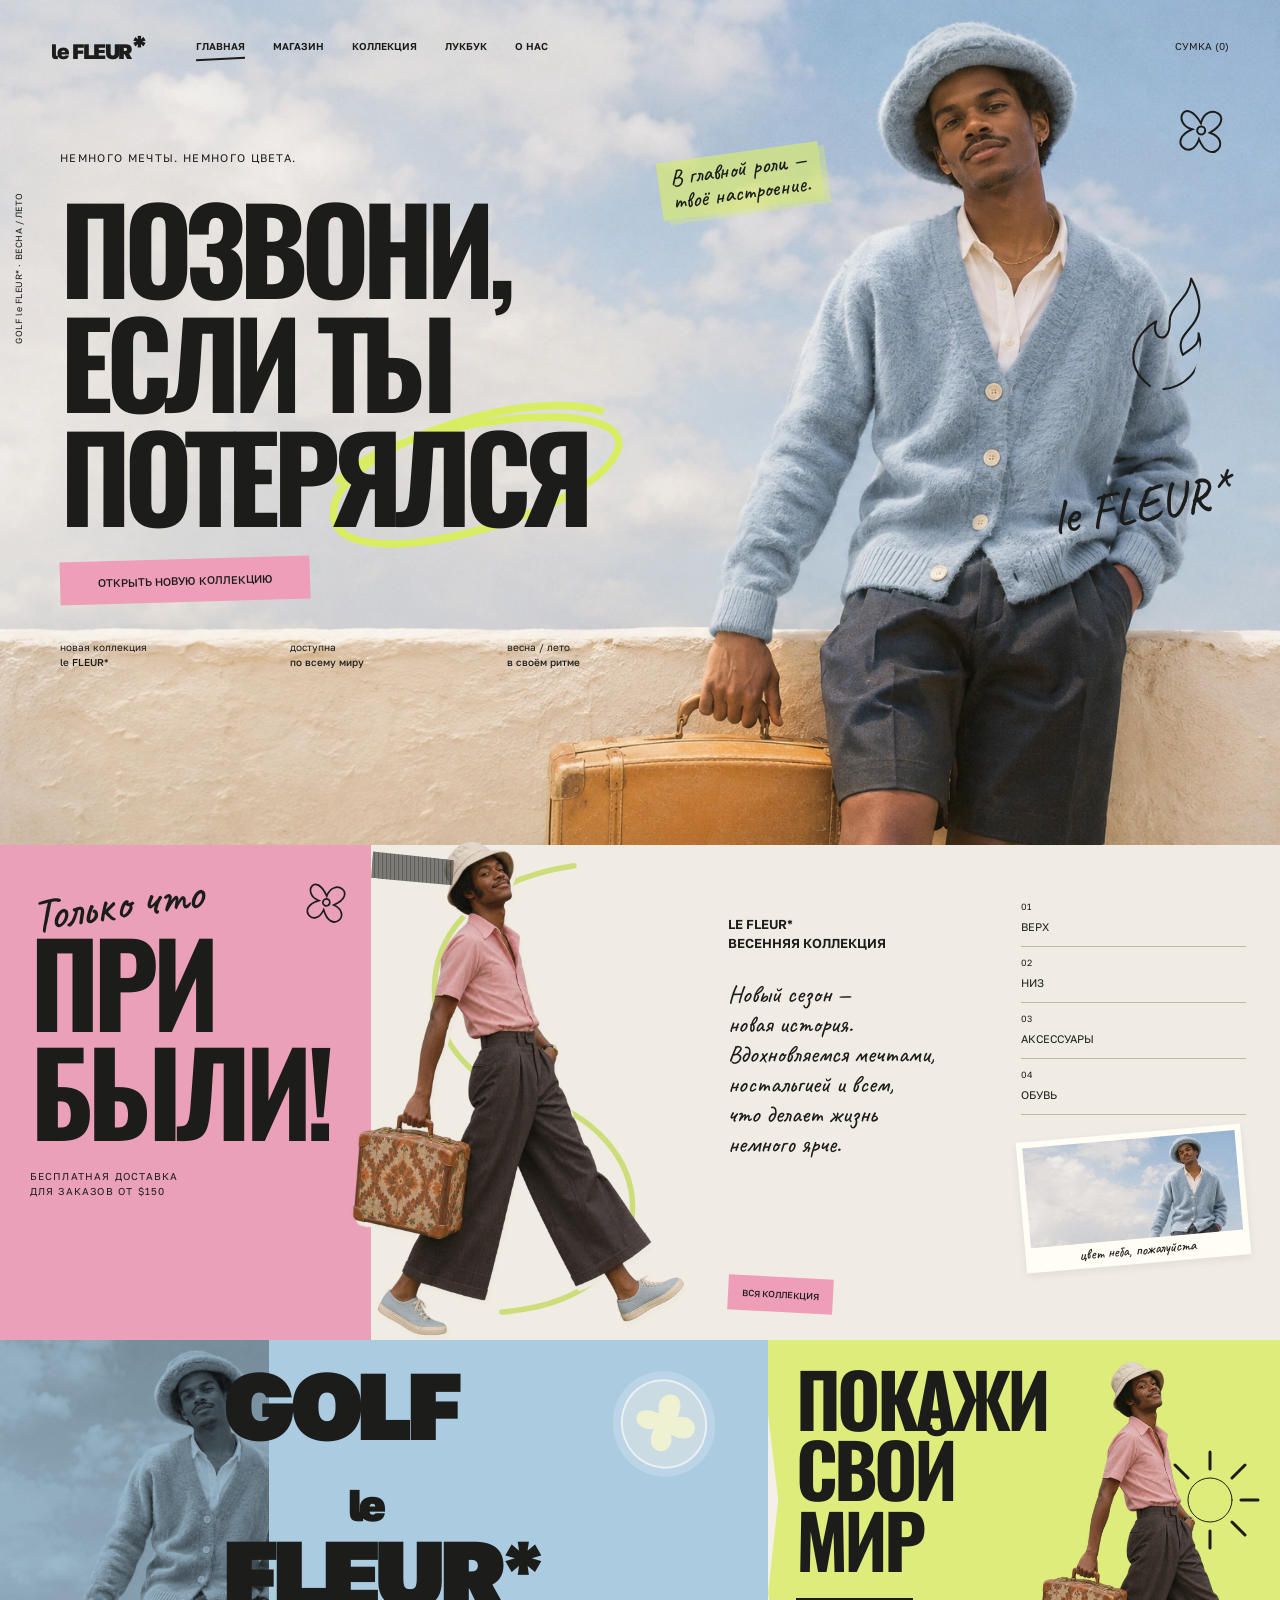
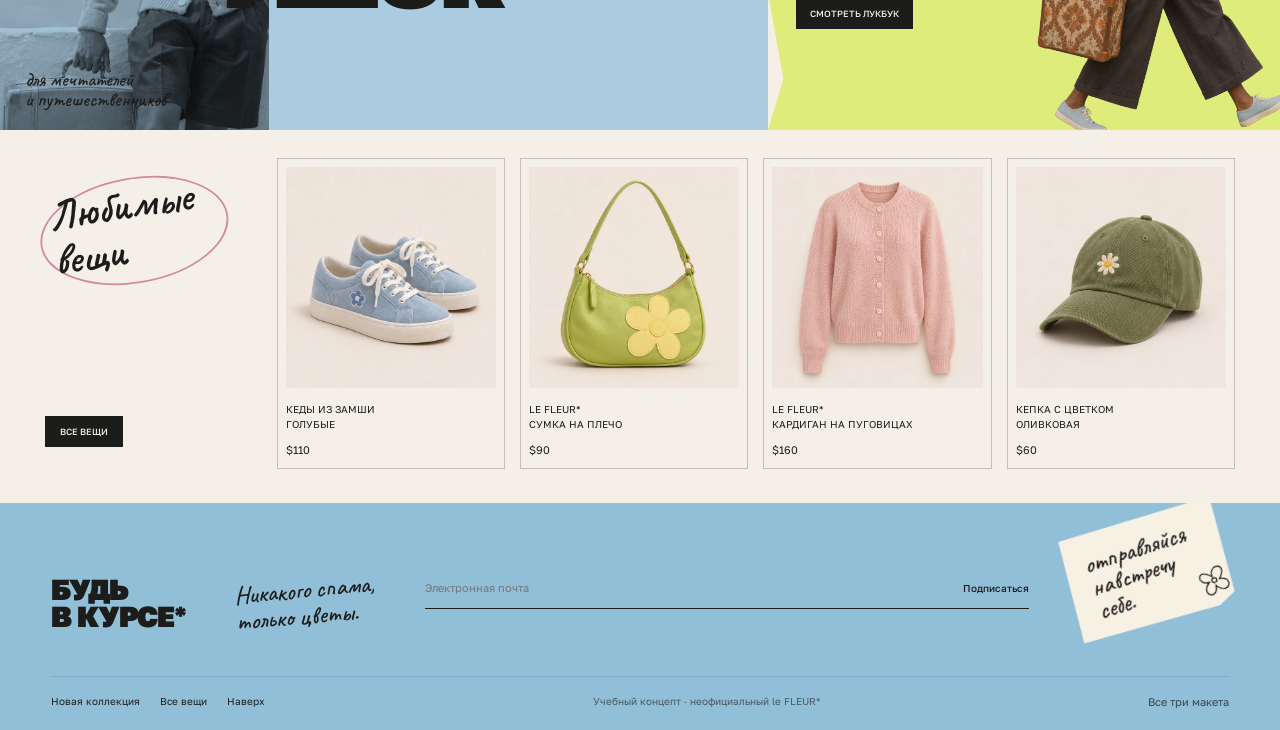
==== three-landings/fleur.html @ f63cb1f2 "Initial commit: three landings Co-Authored-By: Claude Sonnet 5.5 <noreply@anthropic.com>" ====
<!doctype html>
<html lang="ru"><head><meta charset="utf-8"><meta name="viewport" content="width=device-width, initial-scale=1"><title>le FLEUR* — Позвони, если потеряешься</title><meta name="description" content="Новая история le FLEUR*: цвет, путешествия и вещи с характером. Концепт модного лендинга."><link rel="icon" href="assets/fleur-icon.svg"><link rel="stylesheet" href="assets/base.css"><link rel="stylesheet" href="assets/fleur.css"><script src="assets/common.js" defer></script></head>
<body class="fleur"><a class="skip" href="#main">К содержимому</a><div class="f-page">
<div class="f-cover" id="top">
<img class="f-cover-image" src="assets/fashion-hero.webp" alt="Модель в голубом кардигане и меховой панаме с винтажным чемоданом на фоне неба" fetchpriority="high">
<header class="f-header"><a class="f-logo" href="#top" aria-label="le Fleur — наверх">le FLEUR<span>*</span></a><nav class="desktop-nav" aria-label="Основная навигация"><a href="#top" class="current">Главная</a><a href="#shop">Магазин</a><a href="#collection">Коллекция</a><a href="#lookbook">Лукбук</a><a href="#about">О нас</a></nav><button class="f-cart" data-toast="Добавьте понравившуюся вещь из подборки ниже. Это демонстрационная корзина.">Сумка (<span data-cart-count>0</span>)</button><button class="menu-button" aria-controls="mobile-nav" aria-expanded="false">Меню +</button><nav class="mobile-nav" id="mobile-nav" aria-label="Мобильная навигация"><a href="#collection">Коллекция</a><a href="#lookbook">Лукбук</a><a href="#shop">Магазин</a><a href="index.html">Все три макета</a></nav></header>
<main id="main"><section class="f-hero" aria-labelledby="hero-title">
<span class="f-side-note">GOLF le FLEUR* · ВЕСНА / ЛЕТО</span>
<div class="f-hero-copy"><p class="eyebrow f-hero-kicker">Немного мечты. Немного цвета.</p><h1 class="condensed" id="hero-title">ПОЗВОНИ,<br>ЕСЛИ ТЫ<br><span class="f-last">ПОТЕРЯЛСЯ<svg class="doodle f-oval" viewBox="0 0 420 170" aria-hidden="true"><path d="M392 40C286-20 30 9 14 88C-5 179 345 174 401 97C450 28 125-18 31 46" stroke-width="10"/></svg></span></h1><a class="line-arrow pink" href="#shop">Открыть новую коллекцию </a><div class="f-hero-meta"><p>новая коллекция<br><b>le FLEUR*</b></p><p>доступна<br><b>по всему миру</b></p><p>весна / лето<br><b>в своём ритме</b></p></div></div>
<div class="f-note hand">В главной роли —<br>твоё настроение.</div><div class="f-hero-flower"><svg class="flower" viewBox="0 0 60 60" aria-hidden="true"><path d="M30 24C8 1 1 31 23 32C0 49 30 65 32 40C50 65 66 33 41 31C64 9 30 0 30 24Z"/><circle cx="32" cy="31" r="4"/></svg></div><svg class="doodle f-flame" viewBox="0 0 100 180" aria-hidden="true"><path d="M42 171C-8 148 7 100 30 79C28 108 58 107 49 75C43 54 70 35 65 8C119 72 51 81 78 117C91 102 98 96 93 82C120 133 84 165 62 171" stroke-width="3"/></svg><div class="f-sign hand">le FLEUR*</div>
</section></main></div>
<section id="collection" class="f-collection">
<div class="f-arrival reveal"><span class="hand">Только что</span><h2 class="condensed">ПРИ<br>БЫЛИ!</h2><svg class="flower" viewBox="0 0 60 60" aria-hidden="true"><path d="M30 24C8 1 1 31 23 32C0 49 30 65 32 40C50 65 66 33 41 31C64 9 30 0 30 24Z"/><circle cx="32" cy="31" r="4"/></svg><p class="eyebrow">Бесплатная доставка<br>для заказов от $150</p></div>
<div class="f-walk"><svg class="doodle walk-line" viewBox="0 0 350 520" aria-hidden="true"><path d="M222 12C17 42 40 234 165 262C327 298 333 486 143 500" stroke-width="6"/></svg><img class="reveal" src="assets/fashion-walk.webp" alt="Модель в розовой рубашке шагает с чемоданом" loading="lazy"><span class="f-tape"></span></div>
<div class="f-collection-story reveal"><p class="eyebrow">le FLEUR*<br>Весенняя коллекция</p><p class="hand">Новый сезон —<br>новая история.<br>Вдохновляемся мечтами,<br>ностальгией и всем,<br>что делает жизнь<br>немного ярче.</p><a class="line-arrow pink" href="#shop">Вся коллекция </a></div>
<div class="f-categories reveal"><a href="#shop"><small>01</small><span>Верх</span></a><a href="#shop"><small>02</small><span>Низ</span></a><a href="#shop"><small>03</small><span>Аксессуары</span></a><a href="#shop"><small>04</small><span>Обувь</span></a><div class="f-polaroid"><img src="assets/fashion-hero.webp" alt="Деталь голубого образа" loading="lazy"><span class="hand">цвет неба, пожалуйста</span></div></div>
</section>
<section class="f-lookbook" id="lookbook">
<div class="f-brand-panel reveal"><img src="assets/fashion-hero.webp" alt="Портрет модели в голубой панаме" loading="lazy"><div class="f-brand-words">GOLF<br><em>le</em><br>FLEUR*</div><div class="f-brand-flower"><svg class="flower" viewBox="0 0 60 60" aria-hidden="true"><path d="M30 24C8 1 1 31 23 32C0 49 30 65 32 40C50 65 66 33 41 31C64 9 30 0 30 24Z"/><circle cx="32" cy="31" r="4"/></svg></div><span class="hand">для мечтателей<br>и путешественников</span></div>
<div class="f-world reveal"><h2 class="condensed">ПОКАЖИ<br>СВОЙ<br>МИР</h2><img src="assets/fashion-walk.webp" alt="Свободный образ для путешествий" loading="lazy"><a class="line-arrow dark" href="#shop">Смотреть лукбук </a><svg class="doodle f-sun" viewBox="0 0 100 100" aria-hidden="true"><circle cx="50" cy="50" r="22"/><path d="M50 2V19M50 81V98M2 50H19M81 50H98M15 15L28 28M72 72L85 85M15 85L28 72M72 28L85 15" stroke-width="3"/></svg></div>
</section>
<section class="f-shop" id="shop" aria-labelledby="shop-title"><div class="f-shop-heading reveal"><h2 class="hand" id="shop-title">Любимые<br>вещи</h2><svg class="doodle" viewBox="0 0 230 130" aria-hidden="true"><ellipse cx="112" cy="65" rx="105" ry="58" stroke-width="2"/></svg><a href="#collection" class="line-arrow dark">Все вещи </a></div>
<button class="f-product reveal" data-dialog data-title="Кеды «Голубое утро»" data-copy="Мягкая голубая замша, белая подошва и маленький цветок. Тот самый лёгкий шаг навстречу лету." data-q="q1" data-image="assets/fashion-products.webp"><span class="f-product-photo sheet-photo q1"></span><span class="f-product-name">Кеды из замши<br>Голубые</span><span class="f-product-price">$110 </span></button>
<button class="f-product reveal" style="--delay:70ms" data-dialog data-title="Сумка «Цветок»" data-copy="Зелёная сумка на плечо с большим цветком. Для самых нужных вещей и маленьких находок." data-q="q2" data-image="assets/fashion-products.webp"><span class="f-product-photo sheet-photo q2"></span><span class="f-product-name">le FLEUR*<br>Сумка на плечо</span><span class="f-product-price">$90 </span></button>
<button class="f-product reveal" style="--delay:140ms" data-dialog data-title="Розовый кардиган" data-copy="Мягкий кардиган на пуговицах. Тёплое воспоминание о весне, которое можно надеть." data-q="q3" data-image="assets/fashion-products.webp"><span class="f-product-photo sheet-photo q3"></span><span class="f-product-name">le FLEUR*<br>Кардиган на пуговицах</span><span class="f-product-price">$160 </span></button>
<button class="f-product reveal" style="--delay:210ms" data-dialog data-title="Кепка с цветком" data-copy="Оливковая кепка с маленьким вышитым цветком. Немного тени, немного хорошего настроения." data-q="q4" data-image="assets/fashion-products.webp"><span class="f-product-photo sheet-photo q4"></span><span class="f-product-name">Кепка с цветком<br>Оливковая</span><span class="f-product-price">$60 </span></button>
</section>
<footer class="f-footer" id="about"><div class="f-newsletter"><h2>БУДЬ<br>В КУРСЕ*</h2><p class="hand">Никакого спама,<br>только цветы. </p><form data-demo data-message="Спасибо! Это макет подписки — адрес никуда не отправлен."><label class="sr" for="f-email">Электронная почта</label><div class="form-row"><input id="f-email" type="email" placeholder="Электронная почта" required autocomplete="email"><button aria-label="Подписаться">Подписаться</button></div><p class="form-status" role="status"></p></form><div class="f-postcard hand">отправляйся<br>навстречу<br>себе. <svg class="flower" viewBox="0 0 60 60" aria-hidden="true"><path d="M30 24C8 1 1 31 23 32C0 49 30 65 32 40C50 65 66 33 41 31C64 9 30 0 30 24Z"/><circle cx="32" cy="31" r="4"/></svg></div></div><div class="site-footline"><nav><a href="#collection">Новая коллекция</a><a href="#shop">Все вещи</a><a href="#top">Наверх </a></nav><span class="demo-note">Учебный концепт · неофициальный le FLEUR*</span><a href="index.html" class="back-home">Все три макета </a></div></footer>
</div><dialog aria-labelledby="product-title"><button class="close" aria-label="Закрыть">×</button><div class="modal-product"></div><h2 id="product-title"></h2><p class="dialog-copy"></p><div class="size-list" aria-label="Размер"><button aria-pressed="false">S</button><button aria-pressed="true">M</button><button aria-pressed="false">L</button></div><button class="line-arrow dark dialog-action">В сумку </button><p class="demo-note">Демонстрация макета. Заказ и оплата не выполняются.</p></dialog></body></html>
---- three-landings/assets/base.css ----
@import url('./fonts.css');
:root{--ink:#1c1d1b;--paper:#f4f0e8;--pink:#ee9eb9;--blue:#accfe2;--lime:#dced75;--ease:cubic-bezier(.22,1,.36,1)}
*{box-sizing:border-box}html{scroll-behavior:smooth;scroll-padding-top:24px}body{margin:0;color:var(--ink);font-family:'Golos Text',Arial,sans-serif;-webkit-font-smoothing:antialiased}a{color:inherit;text-decoration:none}button,input{font:inherit}button,a,input{-webkit-tap-highlight-color:transparent}button{color:inherit;cursor:pointer}button:disabled{cursor:default}button:focus-visible,a:focus-visible,input:focus-visible{outline:3px solid currentColor;outline-offset:6px}img{max-width:100%;display:block}button{border:0}h1,h2,h3,p{margin:0}::selection{background:#e0ef61;color:#181a18}.skip{position:fixed;top:-100px;left:20px;z-index:1000;padding:14px;background:white}.skip:focus{top:12px}.sr{position:absolute;width:1px;height:1px;padding:0;margin:-1px;overflow:hidden;clip:rect(0,0,0,0);white-space:nowrap;border:0}.hand{font-family:'Caveat',cursive;font-weight:500}.condensed{font-family:'Oswald',Impact,sans-serif;font-weight:700;text-transform:uppercase}.eyebrow{font-size:11px;letter-spacing:.12em;text-transform:uppercase;line-height:1.5}.arrow{font-family:Arial,sans-serif;font-size:26px;font-weight:400;line-height:1}.line-arrow{display:inline-flex;align-items:center;justify-content:space-between;gap:40px;padding:15px 20px;font-size:11px;text-transform:uppercase;font-weight:500;transition:transform .3s var(--ease),background .3s}.line-arrow:hover{transform:translateY(-3px)}.line-arrow.dark{background:var(--ink);color:var(--paper)}.line-arrow.pink{background:var(--pink)}.line-arrow.lime{background:var(--lime)}.flower{width:52px;height:52px;fill:none;stroke:currentColor;stroke-width:2}.flower.spin{animation:rotate 30s linear infinite}.doodle{position:absolute;pointer-events:none;fill:none;stroke:currentColor;stroke-linecap:round;stroke-linejoin:round}.sheet-photo{background-repeat:no-repeat;background-size:200% 200%;aspect-ratio:1}.sheet-photo.q1{background-position:left top}.sheet-photo.q2{background-position:right top}.sheet-photo.q3{background-position:left bottom}.sheet-photo.q4{background-position:right bottom}.reveal{transition:opacity .85s var(--ease),transform .85s var(--ease);transition-delay:var(--delay,0ms)}html.motion .reveal:not(.visible){opacity:0;transform:translateY(38px)}.toast{position:fixed;bottom:24px;left:50%;transform:translate(-50%,22px);max-width:min(90vw,480px);background:#1d211d;color:white;padding:16px 22px;border-radius:8px;font-size:13px;line-height:1.5;z-index:200;opacity:0;pointer-events:none;transition:.3s}.toast.show{opacity:1;transform:translate(-50%,0)}.menu-button{display:none;background:transparent;padding:10px;font-size:14px}.demo-note{font-size:10px;opacity:.62}.back-home{font-size:11px;opacity:.75}.mobile-nav{display:none}dialog{border:0;border-radius:20px;padding:30px;max-width:min(550px,calc(100vw - 32px));background:#fff;color:#1c1d1b}dialog::backdrop{background:#18191a99;backdrop-filter:blur(8px)}dialog .close{display:block;margin:0 0 16px auto;border:1px solid #ccc;background:white;border-radius:50%;width:35px;height:35px;font-size:23px}dialog h2{font-size:32px;letter-spacing:-.04em;margin:16px 0}dialog p{font-size:14px;line-height:1.7;margin:12px 0}dialog .dialog-photo{aspect-ratio:3/2;background-size:200% 200%;border-radius:10px;background-image:url('sense-dancers.webp')}.dialog-action{margin-top:20px;border-radius:30px;width:100%}.modal-product{height:280px;max-width:280px;margin:auto;background-size:200% 200%;background-repeat:no-repeat}.size-list{display:flex;gap:8px;margin-top:20px}.size-list button{padding:9px 16px;background:#eee;border:1px solid transparent;border-radius:3px}.size-list button[aria-pressed=true]{border-color:#181818;background:#e0ef61}.form-row{display:flex;align-items:center;border-bottom:1px solid currentColor}.form-row input{min-width:0;flex:1;border:0;background:transparent;border-radius:0;padding:14px 0;outline:none;color:inherit}.form-row button{background:transparent;padding:10px;color:inherit}.form-status{min-height:20px;margin-top:10px;font-size:12px}.site-footline{display:flex;align-items:center;justify-content:space-between;gap:20px;flex-wrap:wrap;font-size:10px}.site-footline nav{display:flex;gap:20px;flex-wrap:wrap}@keyframes rotate{to{transform:rotate(360deg)}}@keyframes float{0%,100%{translate:0 0}50%{translate:0 -12px}}@keyframes marquee{to{transform:translateX(-50%)}}@media(prefers-reduced-motion:reduce){html{scroll-behavior:auto}*,*:before,*:after{animation:none!important;transition:none!important}.reveal{opacity:1!important;transform:none!important}}@media(max-width:760px){.menu-button{display:block}.desktop-nav{display:none!important}.mobile-nav.open{display:flex;position:absolute;top:70px;left:16px;right:16px;background:#fffef8;padding:24px;z-index:60;flex-direction:column;gap:22px;box-shadow:0 12px 35px #0002;border:1px solid #ddd;font-size:14px}.site-footline{align-items:flex-start;flex-direction:column}.site-footline nav{gap:15px}.line-arrow{gap:20px}}@media print{html{scroll-behavior:auto}*{animation:none!important;transition:none!important;-webkit-print-color-adjust:exact;print-color-adjust:exact}.reveal{opacity:1!important;transform:none!important}.toast,dialog,.skip,.menu-button,.mobile-nav{display:none!important}a[href]:after{content:none!important}body{margin:0}.desktop-nav{display:flex!important}}

[hidden]{display:none!important}

/* Text-only controls: no repeated arrow pictograms. */
.line-arrow{justify-content:center;gap:0}
---- three-landings/assets/fleur.css ----
body.fleur{background:#e6e3da}.f-page{max-width:1600px;margin:auto;background:var(--paper);overflow:hidden}.f-cover{position:relative;height:min(66vw,950px);min-height:760px;isolation:isolate}.f-cover-image{position:absolute;inset:0;width:100%;height:100%;object-fit:cover;object-position:50% 15%;z-index:-2}.f-cover:after{content:"";position:absolute;inset:0;background:linear-gradient(90deg,#f4f0e826,transparent 65%);z-index:-1;pointer-events:none}.f-header{height:92px;display:flex;align-items:center;padding:0 4%;gap:50px;position:relative;z-index:20}.f-logo{font-size:21px;font-weight:800;letter-spacing:-1.4px;white-space:nowrap}.f-logo span{font-size:33px}.f-header nav.desktop-nav{display:flex;gap:28px;font-size:10px;text-transform:uppercase;font-weight:600;flex:1}.f-header nav.desktop-nav a{position:relative;padding:8px 0}.f-header .current:after{content:"";height:2px;background:currentColor;position:absolute;bottom:0;left:0;right:0;transform:rotate(-3deg)}.f-cart{font-size:10px;text-transform:uppercase;background:transparent;padding:10px 0;white-space:nowrap}.f-hero{position:relative;padding:58px 4.7% 38px}.f-hero-copy{position:relative;width:66%}.f-hero-kicker{margin-bottom:22px}.f-hero h1{font-size:clamp(90px,9.2vw,148px);line-height:.97;letter-spacing:-.065em;font-weight:700;position:relative;z-index:1}.f-last{display:inline-block;position:relative}.f-oval{width:60%;height:120%;right:-9%;top:-8%;color:#d9ed63;z-index:-1;transform:rotate(-14deg)}.f-hero .line-arrow{margin-top:28px;min-width:250px;transform:rotate(-1.6deg)}.f-hero .line-arrow:hover{transform:rotate(0) translateX(5px)}.f-hero-meta{display:flex;justify-content:space-between;max-width:520px;gap:20px;font-size:10px;line-height:1.5;margin-top:38px}.f-hero-meta b{font-weight:500}.f-side-note{position:absolute;left:13px;top:100px;writing-mode:vertical-rl;transform:rotate(180deg);font-size:9px;letter-spacing:.06em}.f-note{position:absolute;left:51.5%;top:60px;transform:rotate(-8deg);font-size:23px;line-height:1.05;background:#d9ec6fa8;padding:5px 12px;box-shadow:6px 5px 0 #d9ec6f5c}.f-hero-flower{position:absolute;right:4%;top:7px;transform:rotate(14deg)}.f-hero-flower .flower{width:60px;height:60px;animation:rotate 40s linear infinite}.f-flame{width:70px;height:160px;right:6%;top:160px;transform:rotate(13deg)}.f-sign{position:absolute;right:4%;top:380px;font-size:51px;transform:rotate(-9deg)}.f-sign span{display:block;font-size:72px;position:absolute;right:45px;top:-64px}.f-collection{display:grid;grid-template-columns:29% 25% 24% 22%;min-height:495px;position:relative;background:#f1ece3}.f-arrival{background:#eaa0b8;padding:25px 8%;position:relative;overflow:hidden}.f-arrival>.hand{font-size:48px;line-height:1;transform:rotate(-8deg);display:block}.f-arrival h2{font-size:clamp(90px,9.8vw,150px);line-height:.95;letter-spacing:-.06em;margin:8px 0 24px}.f-arrival .flower{position:absolute;right:20px;top:30px;transform:rotate(20deg)}.f-arrival .eyebrow{font-size:10px}.f-arrival .f-arrival-arrow{position:absolute;font-size:100px;right:20px;bottom:0;transform:rotate(50deg)}.f-walk{position:relative;z-index:2}.f-walk img{width:130%;max-width:none;height:104%;object-fit:contain;position:absolute;bottom:0;left:-18%;filter:drop-shadow(3px 5px 0 #eee9e0)}.walk-line{color:#cddd7a;inset:0;width:100%;height:100%}.f-tape{position:absolute;top:9px;left:13%;width:40%;height:28px;background:repeating-linear-gradient(83deg,#252624b5 0 1px,#4a4b47b3 2px 4px);transform:rotate(7deg);clip-path:polygon(0 5%,98% 0,100% 90%,2% 100%)}.f-walk-star{position:absolute;top:33px;right:22px;font-size:76px;line-height:1;transform:rotate(10deg)}.f-collection-story{padding:70px 15px 28px 12%;display:flex;flex-direction:column;align-items:flex-start;gap:25px}.f-collection-story .eyebrow{font-weight:600;font-size:13px;letter-spacing:0}.f-collection-story .hand{font-size:24px;line-height:1.25}.f-collection-story .line-arrow{margin-top:auto;font-size:9px;gap:15px;padding:12px 14px;transform:rotate(3deg);white-space:nowrap}.f-categories{padding:46px 12% 20px 8%}.f-categories>a{border-bottom:1px solid #bdb9ac;padding:10px 0 13px;display:grid;grid-template-columns:1fr auto;gap:8px;font-size:11px;text-transform:uppercase}.f-categories small{font-size:9px;grid-column:1/-1}.f-categories .arrow{font-size:20px;line-height:.6;transition:translate .2s}.f-categories a:hover .arrow{translate:5px}.f-polaroid{background:#fffdf4;padding:6px 6px 4px;margin-top:18px;transform:rotate(-5deg);box-shadow:0 3px 8px #0001}.f-polaroid img{height:100px;width:100%;object-fit:cover;object-position:88% 5%}.f-polaroid .hand{font-size:15px;display:block;text-align:center;margin-top:2px}.f-lookbook{display:grid;grid-template-columns:60% 40%;min-height:390px}.f-brand-panel{background:#abcbe0;position:relative;overflow:hidden;min-height:390px}.f-brand-panel>img{height:100%;width:35%;object-fit:cover;object-position:78% 30%;filter:grayscale(1);mix-blend-mode:multiply;position:absolute;left:0;top:0}.f-brand-words{position:relative;z-index:1;font-weight:900;font-size:clamp(55px,7.4vw,116px);line-height:.86;letter-spacing:-.055em;margin:24px 0 0 29%}.f-brand-words em{font-size:.47em;font-style:normal;margin-left:23%;line-height:1.2}.f-brand-flower{position:absolute;right:8%;top:10%;background:#f4f0e870;border:2px solid #fff9;box-shadow:0 0 0 8px #ffffff30;border-radius:50%;padding:7px;transform:rotate(-20deg)}.f-brand-flower .flower{fill:#eef1d2;stroke:#eef1d2;width:68px;height:68px}.f-brand-panel>.hand{position:absolute;bottom:20px;left:25px;font-size:20px;line-height:1}.f-world{position:relative;background:#ddec7a;padding:22px 22px 18px 28px;min-height:390px;isolation:isolate;clip-path:polygon(0 0,100% 0,100% 100%,0 100%,3% 87%,0 65%,2% 41%,0 19%)}.f-world h2{font-size:clamp(60px,5.8vw,93px);line-height:.95;letter-spacing:-.055em;z-index:2;position:relative}.f-world>img{position:absolute;right:-12%;bottom:-10px;height:100%;width:68%;object-fit:contain;z-index:1;transform:rotate(1deg)}.f-world .line-arrow{position:relative;z-index:3;margin-top:25px;font-size:9px;padding:10px 14px;gap:40px}.f-sun{width:100px;height:100px;right:20px;top:110px;color:#1c1d1b;z-index:0}.f-shop{padding:28px 3.5% 34px;display:grid;grid-template-columns:.95fr repeat(4,1fr);gap:15px;min-height:365px}.f-shop-heading{position:relative;padding-top:22px}.f-shop-heading h2{font-size:42px;font-weight:600;line-height:1.06;transform:rotate(-8deg);position:relative;z-index:2;margin-left:5px}.f-shop-heading>.doodle{width:95%;height:130px;left:-5%;top:7px;color:#d28a9f;transform:rotate(-10deg)}.f-shop-heading .line-arrow{padding:10px 15px;font-size:9px;position:absolute;left:0;bottom:22px;gap:28px}.f-shop-arrow{position:absolute;bottom:-5px;right:7px;font-size:60px;transform:rotate(15deg)}.f-product{background:transparent;border:1px solid #c5c0b4;padding:8px 8px 12px;display:flex;flex-direction:column;text-align:left;transition:transform .35s var(--ease),box-shadow .35s}.f-product:hover{transform:translateY(-8px) rotate(-1deg);box-shadow:4px 7px 0 #d8d2c4}.f-product-photo{display:block;width:100%;background-image:url('fashion-products.webp');margin-bottom:14px;aspect-ratio:1/1.05}.f-product-name{font-size:10px;line-height:1.55;text-transform:uppercase}.f-product-price{display:flex;justify-content:space-between;font-size:11px;margin-top:auto;padding-top:10px}.f-product-price>span{font-size:18px}.f-footer{padding:28px 4% 22px;background:#91bfd8;position:relative}.f-newsletter{display:flex;gap:5%;align-items:center;min-height:145px;padding-right:17%;position:relative}.f-newsletter h2{font-size:29px;font-weight:900;line-height:.95;letter-spacing:-.04em}.f-newsletter>p{font-size:25px;line-height:1.05;transform:rotate(-5deg)}.f-newsletter form{flex:1;min-width:180px}.f-newsletter input{font-size:11px}.f-postcard{position:absolute;background:#f7f1e4;right:0;top:-15px;transform:rotate(-18deg);font-size:25px;line-height:.96;padding:19px 24px;width:164px;box-shadow:1px 4px 0 #718fa4;clip-path:polygon(4% 0,100% 3%,97% 92%,86% 100%,0 95%)}.f-postcard .flower{position:absolute;right:4px;bottom:8px;width:36px;height:36px}.f-footer .site-footline{padding-top:18px;border-top:1px solid #4f7d974a}
@media(min-width:1600px){.f-hero{padding-top:75px}.f-hero-meta{margin-top:60px}.f-collection{min-height:540px}.f-lookbook,.f-world,.f-brand-panel{min-height:430px}}
@media(max-width:1100px){.f-cover{min-height:690px}.f-header{gap:24px}.f-header nav.desktop-nav{gap:18px}.f-hero{padding-top:46px}.f-hero h1{font-size:9.4vw}.f-hero-meta{max-width:430px}.f-note{left:53%;font-size:20px}.f-sign{font-size:38px}.f-collection{min-height:440px}.f-arrival>.hand{font-size:38px}.f-arrival h2{font-size:10vw}.f-collection-story{padding-top:60px;gap:17px}.f-collection-story .hand{font-size:21px}.f-categories{padding-top:28px}.f-world,.f-brand-panel{min-height:340px}.f-brand-words{font-size:8.6vw}.f-world h2{font-size:6.4vw}.f-brand-flower{right:5%}.f-brand-flower .flower{width:44px;height:44px}.f-shop{min-height:310px;gap:9px}.f-shop-heading h2{font-size:34px}.f-shop-heading .line-arrow{gap:12px}.f-newsletter{gap:4%;padding-right:17%}.f-newsletter>p{font-size:20px}.f-postcard{width:130px;font-size:21px;padding:18px}}
@media(max-width:760px){.f-header{height:76px;padding:0 5%;gap:20px}.f-logo{font-size:20px;flex:1}.f-cart{font-size:9px}.f-cover{height:830px;min-height:0}.f-cover-image{object-position:67% top;opacity:.98}.f-cover:after{background:linear-gradient(90deg,#f4f0e8dd,#f4f0e830 65%)}.f-hero{padding:33px 6% 30px}.f-hero-copy{width:100%}.f-hero h1{font-size:clamp(66px,13.5vw,103px);line-height:1.02;letter-spacing:-.06em}.f-hero-kicker{font-size:9px;max-width:190px;margin-bottom:23px}.f-hero .line-arrow{margin-top:220px;min-width:240px}.f-hero-meta{margin-top:28px;font-size:9px;gap:15px;max-width:430px}.f-side-note{display:none}.f-note{left:auto;right:25px;top:400px;font-size:22px}.f-flame{right:5%;top:280px;width:40px;height:90px}.f-sign{right:8%;top:480px;font-size:35px}.f-sign span{font-size:44px;right:40px;top:-42px}.f-hero-flower{top:35px;right:8%}.f-hero-flower .flower{height:35px;width:35px}.f-collection{grid-template-columns:48% 52%;min-height:0}.f-arrival{min-height:370px;padding:23px}.f-arrival h2{font-size:94px;margin:10px 0 20px}.f-arrival>.hand{font-size:34px}.f-arrival .flower{height:32px;width:32px;right:12px;top:50px}.f-arrival .eyebrow{font-size:8px}.f-arrival .f-arrival-arrow{font-size:70px}.f-walk{min-height:370px}.f-walk img{height:105%;width:130%;left:-10%}.f-walk-star{font-size:50px;right:10px;top:40px}.f-collection-story{padding:32px 23px;gap:20px;min-height:360px}.f-collection-story .eyebrow{font-size:11px}.f-collection-story .hand{font-size:23px}.f-collection-story .line-arrow{font-size:8px;gap:10px;padding:10px}.f-categories{padding:21px 22px 20px 12px}.f-categories>a{font-size:10px;padding-top:8px;gap:5px}.f-polaroid img{height:80px}.f-polaroid .hand{font-size:14px}.f-lookbook{grid-template-columns:1fr}.f-brand-panel{min-height:340px}.f-brand-words{font-size:86px;margin-left:31%}.f-brand-flower{right:8%;top:13%}.f-world{min-height:365px;padding:23px 25px;clip-path:none}.f-world h2{font-size:88px}.f-world>img{height:105%;width:64%;right:-5%}.f-world .line-arrow{margin-top:19px}.f-sun{right:18px;top:30px;width:70px;height:70px}.f-shop{grid-template-columns:repeat(2,1fr);padding:20px;gap:13px}.f-shop-heading{grid-column:1/-1;min-height:100px;padding:10px 0 20px;display:flex;align-items:center;justify-content:space-between}.f-shop-heading h2{font-size:33px}.f-shop-heading>.doodle{width:150px;left:-8px;height:95px;top:0}.f-shop-heading .line-arrow{position:static;align-self:flex-end;margin-bottom:15px}.f-shop-arrow{display:none}.f-product{min-height:275px}.f-product-name{font-size:9px}.f-footer{padding:28px 22px 24px}.f-newsletter{padding:0;flex-wrap:wrap;gap:20px;align-items:flex-start}.f-newsletter h2{font-size:30px}.f-newsletter>p{font-size:23px}.f-newsletter form{flex-basis:100%;margin-top:5px}.f-postcard{display:none}.f-footer .site-footline{gap:15px;margin-top:20px}.f-footer .site-footline nav{font-size:9px}}
@media print{.f-page{max-width:none}.f-cover{height:850px;min-height:0}.f-hero h1{font-size:128px}}

/* Corrections after visual review on narrow screens. */
.f-tape{left:0;width:26%;top:10px}
@media(max-width:760px){.f-cover-image{object-position:76% top}.f-arrival h2{font-size:clamp(52px,15.8vw,95px);margin-top:24px;margin-bottom:36px}.f-brand-panel{min-height:290px}.f-brand-words{font-size:clamp(50px,16vw,86px);margin-top:38px}.f-world h2{font-size:clamp(58px,18vw,88px)}}

@media(max-width:760px){.f-hero h1{font-size:clamp(53px,16.9vw,103px)}.f-arrival{padding-left:14px;padding-right:14px}.f-arrival>.hand{font-size:30px}}

.f-arrival h2{font-size:clamp(80px,9vw,142px)}
@media(max-width:760px){.f-arrival h2{font-size:clamp(42px,15.4vw,95px)}}

.f-newsletter .form-row button{font-size:10px;font-weight:500;padding:14px 0 14px 16px;white-space:nowrap}
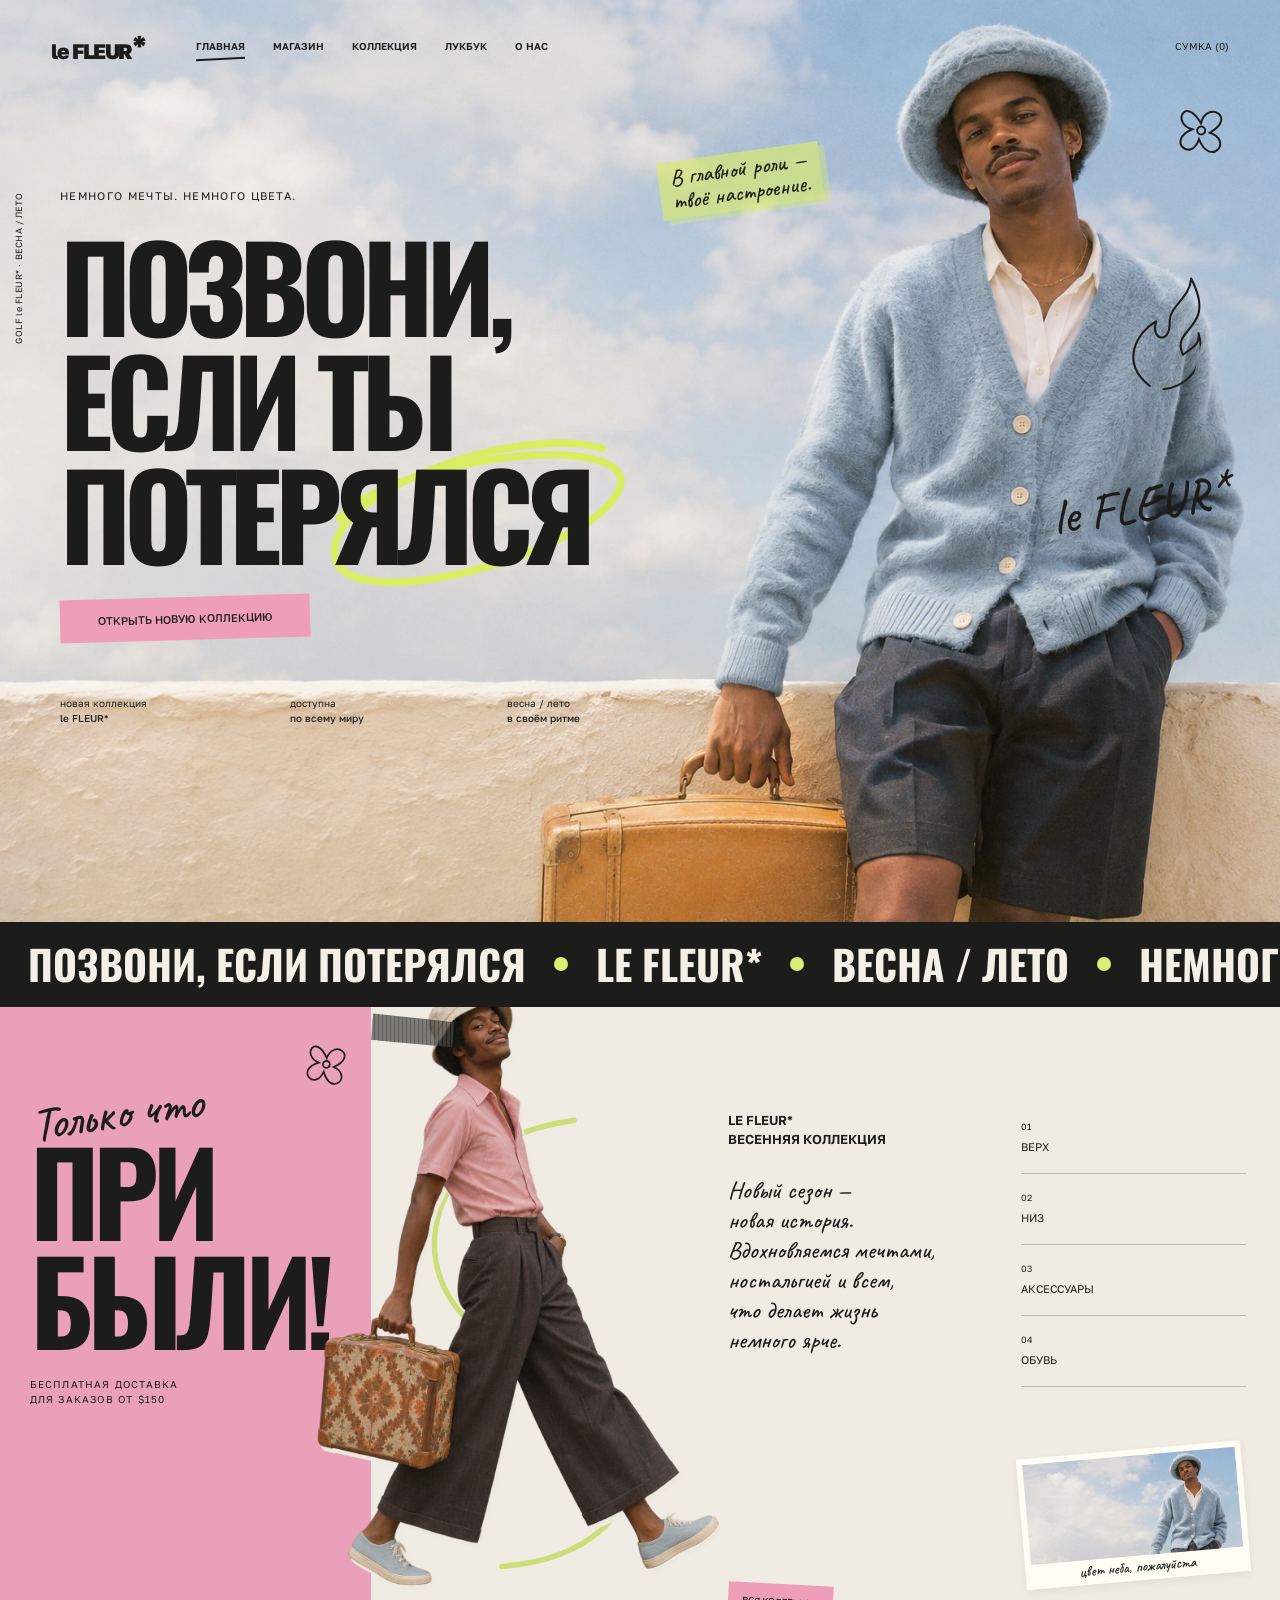
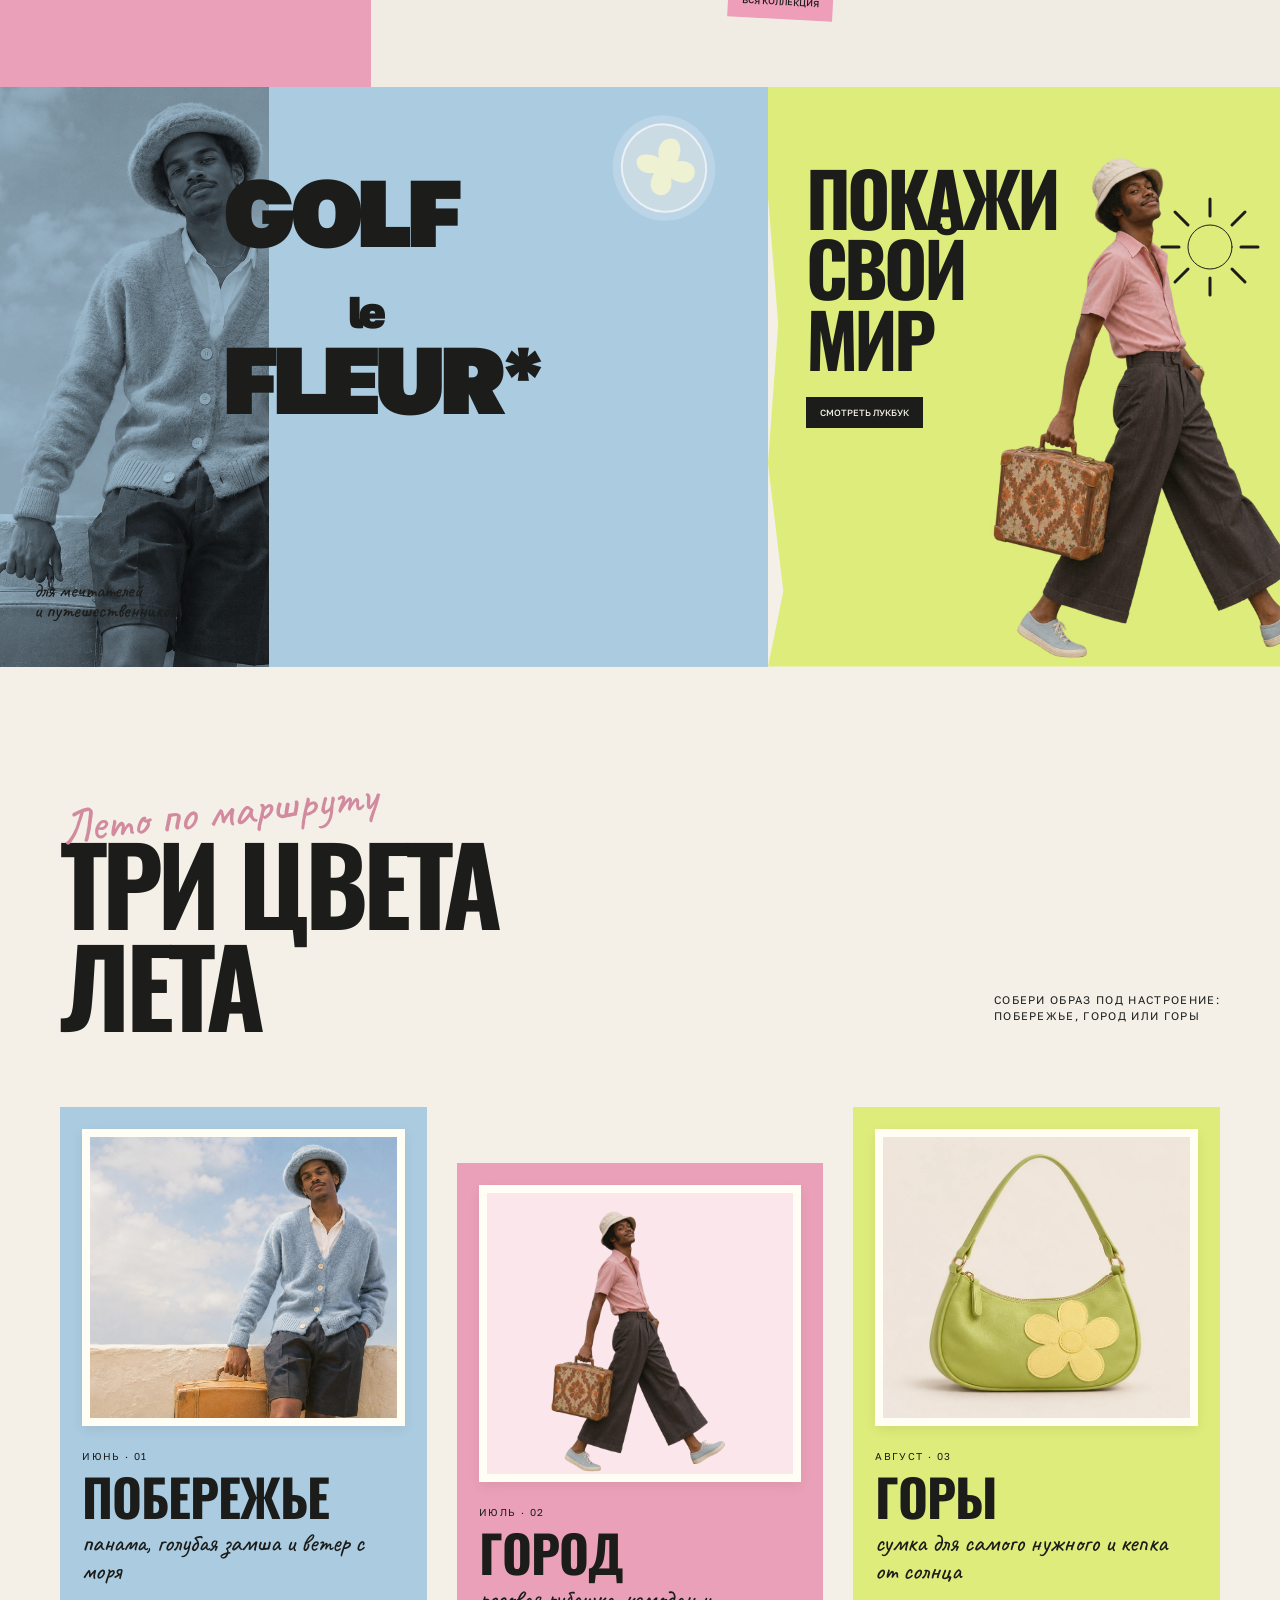
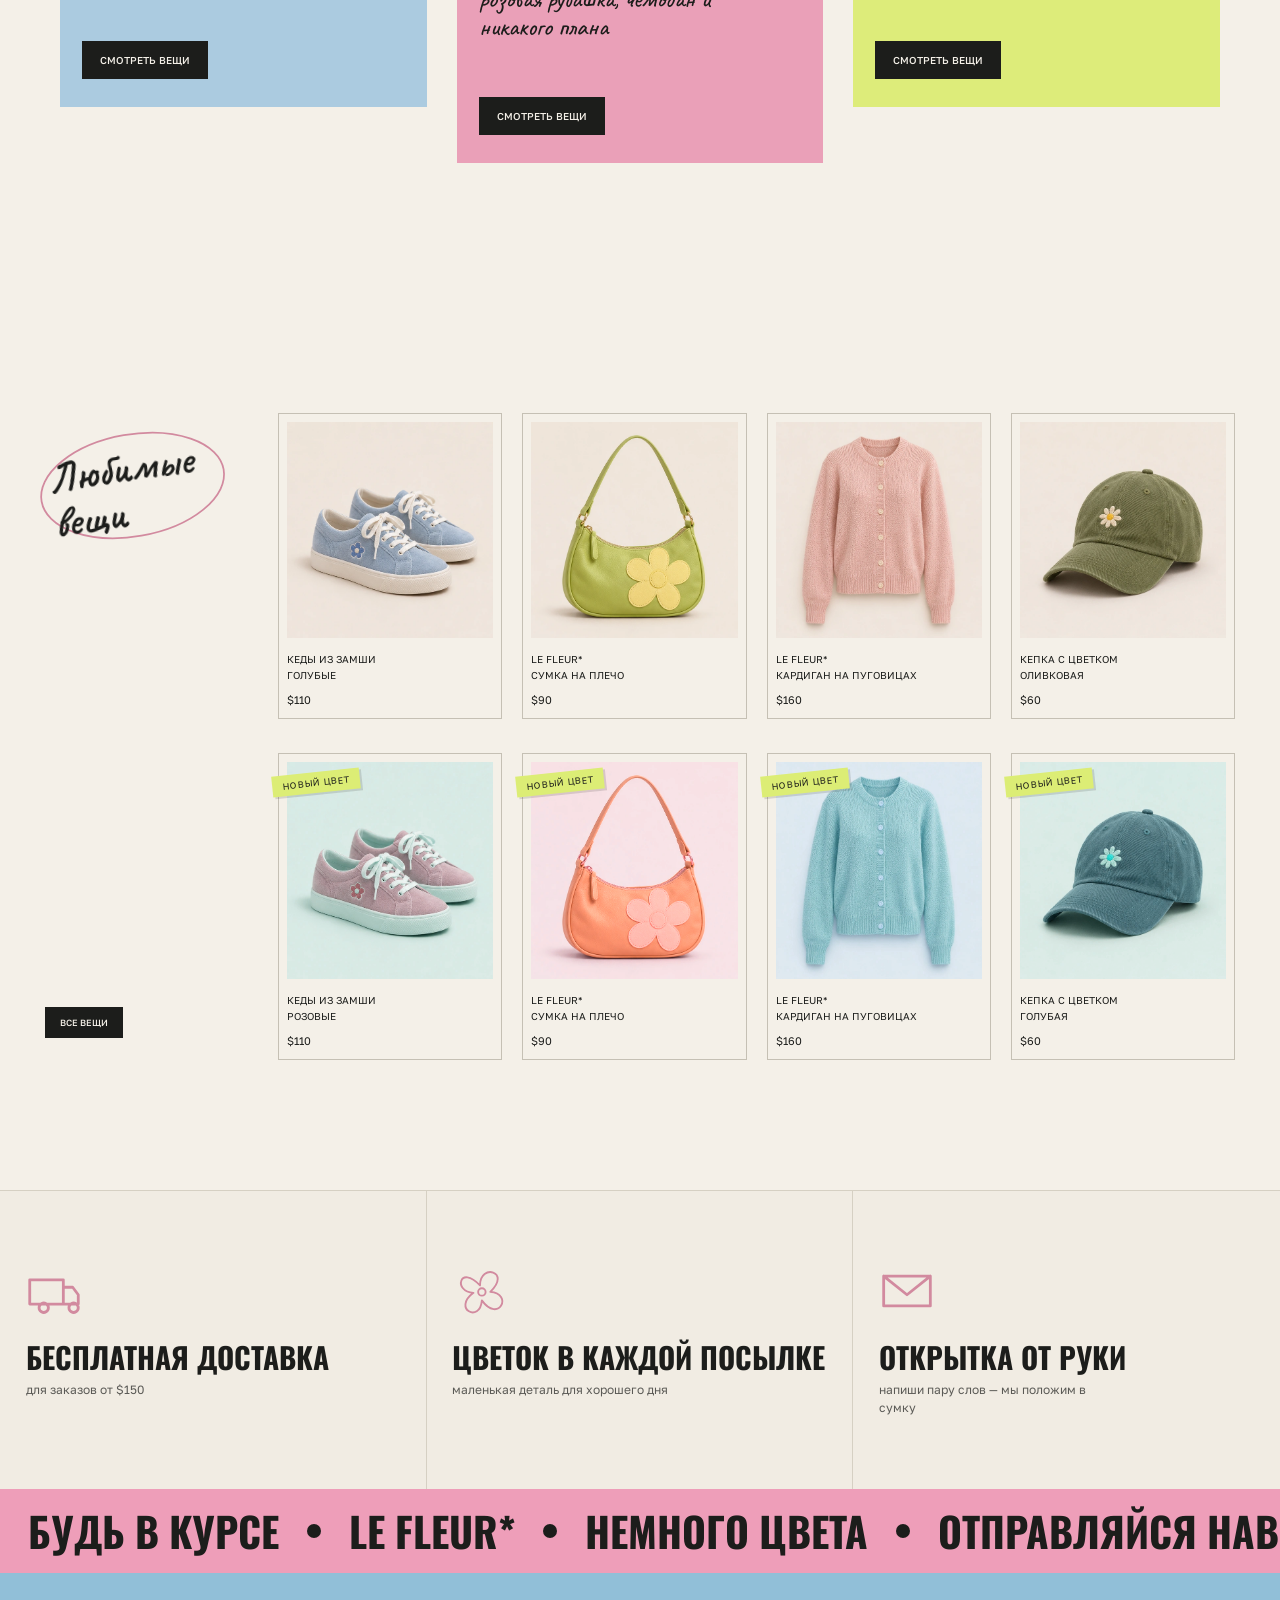
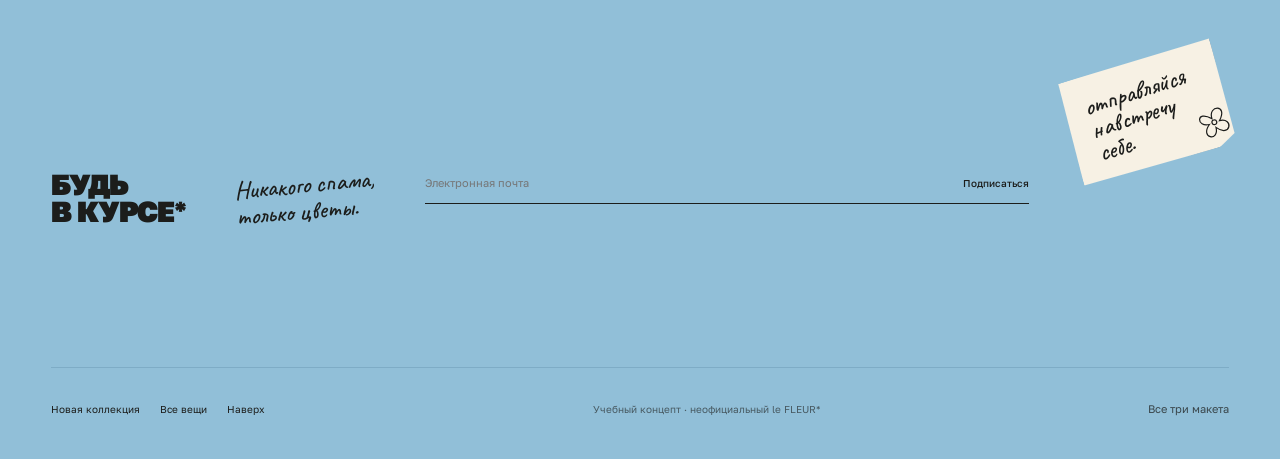
==== commit b0402a7a: "fleur: taller sections, new blocks and motion; modal gallery arrows on all landings - fleur: larger " ====
--- a/three-landings/fleur.html
+++ b/three-landings/fleur.html
@@ -1,29 +1,46 @@
 <!doctype html>
-<html lang="ru"><head><meta charset="utf-8"><meta name="viewport" content="width=device-width, initial-scale=1"><title>le FLEUR* — Позвони, если потеряешься</title><meta name="description" content="Новая история le FLEUR*: цвет, путешествия и вещи с характером. Концепт модного лендинга."><link rel="icon" href="assets/fleur-icon.svg"><link rel="stylesheet" href="assets/base.css"><link rel="stylesheet" href="assets/fleur.css"><script src="assets/common.js" defer></script></head>
+<html lang="ru"><head><meta charset="utf-8"><meta name="viewport" content="width=device-width, initial-scale=1"><title>le FLEUR* — Позвони, если потеряешься</title><meta name="description" content="Новая история le FLEUR*: цвет, путешествия и вещи с характером. Концепт модного лендинга."><link rel="icon" href="assets/fleur-icon.svg"><link rel="stylesheet" href="assets/base.css"><link rel="stylesheet" href="assets/fleur.css"><link rel="stylesheet" href="assets/fleur-motion.css"><script src="assets/common.js" defer></script><script src="assets/fleur.js" defer></script></head>
 <body class="fleur"><a class="skip" href="#main">К содержимому</a><div class="f-page">
 <div class="f-cover" id="top">
 <img class="f-cover-image" src="assets/fashion-hero.webp" alt="Модель в голубом кардигане и меховой панаме с винтажным чемоданом на фоне неба" fetchpriority="high">
 <header class="f-header"><a class="f-logo" href="#top" aria-label="le Fleur — наверх">le FLEUR<span>*</span></a><nav class="desktop-nav" aria-label="Основная навигация"><a href="#top" class="current">Главная</a><a href="#shop">Магазин</a><a href="#collection">Коллекция</a><a href="#lookbook">Лукбук</a><a href="#about">О нас</a></nav><button class="f-cart" data-toast="Добавьте понравившуюся вещь из подборки ниже. Это демонстрационная корзина.">Сумка (<span data-cart-count>0</span>)</button><button class="menu-button" aria-controls="mobile-nav" aria-expanded="false">Меню +</button><nav class="mobile-nav" id="mobile-nav" aria-label="Мобильная навигация"><a href="#collection">Коллекция</a><a href="#lookbook">Лукбук</a><a href="#shop">Магазин</a><a href="index.html">Все три макета</a></nav></header>
 <main id="main"><section class="f-hero" aria-labelledby="hero-title">
 <span class="f-side-note">GOLF le FLEUR* · ВЕСНА / ЛЕТО</span>
-<div class="f-hero-copy"><p class="eyebrow f-hero-kicker">Немного мечты. Немного цвета.</p><h1 class="condensed" id="hero-title">ПОЗВОНИ,<br>ЕСЛИ ТЫ<br><span class="f-last">ПОТЕРЯЛСЯ<svg class="doodle f-oval" viewBox="0 0 420 170" aria-hidden="true"><path d="M392 40C286-20 30 9 14 88C-5 179 345 174 401 97C450 28 125-18 31 46" stroke-width="10"/></svg></span></h1><a class="line-arrow pink" href="#shop">Открыть новую коллекцию </a><div class="f-hero-meta"><p>новая коллекция<br><b>le FLEUR*</b></p><p>доступна<br><b>по всему миру</b></p><p>весна / лето<br><b>в своём ритме</b></p></div></div>
+<div class="f-hero-copy"><p class="eyebrow f-hero-kicker">Немного мечты. Немного цвета.</p><h1 class="condensed" id="hero-title" aria-label="Позвони, если ты потерялся">ПОЗВОНИ,<br>ЕСЛИ ТЫ<br><span class="f-last">ПОТЕРЯЛСЯ<svg class="doodle f-oval" viewBox="0 0 420 170" aria-hidden="true"><path d="M392 40C286-20 30 9 14 88C-5 179 345 174 401 97C450 28 125-18 31 46" stroke-width="10"/></svg></span></h1><a class="line-arrow pink" href="#shop">Открыть новую коллекцию </a><div class="f-hero-meta"><p>новая коллекция<br><b>le FLEUR*</b></p><p>доступна<br><b>по всему миру</b></p><p>весна / лето<br><b>в своём ритме</b></p></div></div>
 <div class="f-note hand">В главной роли —<br>твоё настроение.</div><div class="f-hero-flower"><svg class="flower" viewBox="0 0 60 60" aria-hidden="true"><path d="M30 24C8 1 1 31 23 32C0 49 30 65 32 40C50 65 66 33 41 31C64 9 30 0 30 24Z"/><circle cx="32" cy="31" r="4"/></svg></div><svg class="doodle f-flame" viewBox="0 0 100 180" aria-hidden="true"><path d="M42 171C-8 148 7 100 30 79C28 108 58 107 49 75C43 54 70 35 65 8C119 72 51 81 78 117C91 102 98 96 93 82C120 133 84 165 62 171" stroke-width="3"/></svg><div class="f-sign hand">le FLEUR*</div>
 </section></main></div>
+<div class="f-marquee" aria-hidden="true"><div class="f-marquee-track"><span><b>ПОЗВОНИ, ЕСЛИ ПОТЕРЯЛСЯ</b><i></i><b>le FLEUR*</b><i></i><b>ВЕСНА / ЛЕТО</b><i></i><b>НЕМНОГО МЕЧТЫ</b><i></i><b>ПОЗВОНИ, ЕСЛИ ПОТЕРЯЛСЯ</b><i></i><b>le FLEUR*</b><i></i><b>ВЕСНА / ЛЕТО</b><i></i><b>НЕМНОГО МЕЧТЫ</b><i></i></span><span><b>ПОЗВОНИ, ЕСЛИ ПОТЕРЯЛСЯ</b><i></i><b>le FLEUR*</b><i></i><b>ВЕСНА / ЛЕТО</b><i></i><b>НЕМНОГО МЕЧТЫ</b><i></i><b>ПОЗВОНИ, ЕСЛИ ПОТЕРЯЛСЯ</b><i></i><b>le FLEUR*</b><i></i><b>ВЕСНА / ЛЕТО</b><i></i><b>НЕМНОГО МЕЧТЫ</b><i></i></span></div></div>
 <section id="collection" class="f-collection">
 <div class="f-arrival reveal"><span class="hand">Только что</span><h2 class="condensed">ПРИ<br>БЫЛИ!</h2><svg class="flower" viewBox="0 0 60 60" aria-hidden="true"><path d="M30 24C8 1 1 31 23 32C0 49 30 65 32 40C50 65 66 33 41 31C64 9 30 0 30 24Z"/><circle cx="32" cy="31" r="4"/></svg><p class="eyebrow">Бесплатная доставка<br>для заказов от $150</p></div>
-<div class="f-walk"><svg class="doodle walk-line" viewBox="0 0 350 520" aria-hidden="true"><path d="M222 12C17 42 40 234 165 262C327 298 333 486 143 500" stroke-width="6"/></svg><img class="reveal" src="assets/fashion-walk.webp" alt="Модель в розовой рубашке шагает с чемоданом" loading="lazy"><span class="f-tape"></span></div>
+<div class="f-walk"><svg class="doodle walk-line" viewBox="0 0 350 520" aria-hidden="true"><path d="M222 12C17 42 40 234 165 262C327 298 333 486 143 500" stroke-width="6"/></svg><img class="reveal" data-speed="0.06" src="assets/fashion-walk.webp" alt="Модель в розовой рубашке шагает с чемоданом" loading="lazy"><span class="f-tape"></span></div>
 <div class="f-collection-story reveal"><p class="eyebrow">le FLEUR*<br>Весенняя коллекция</p><p class="hand">Новый сезон —<br>новая история.<br>Вдохновляемся мечтами,<br>ностальгией и всем,<br>что делает жизнь<br>немного ярче.</p><a class="line-arrow pink" href="#shop">Вся коллекция </a></div>
-<div class="f-categories reveal"><a href="#shop"><small>01</small><span>Верх</span></a><a href="#shop"><small>02</small><span>Низ</span></a><a href="#shop"><small>03</small><span>Аксессуары</span></a><a href="#shop"><small>04</small><span>Обувь</span></a><div class="f-polaroid"><img src="assets/fashion-hero.webp" alt="Деталь голубого образа" loading="lazy"><span class="hand">цвет неба, пожалуйста</span></div></div>
+<div class="f-categories reveal"><a href="#shop"><small>01</small><span>Верх</span></a><a href="#shop"><small>02</small><span>Низ</span></a><a href="#shop"><small>03</small><span>Аксессуары</span></a><a href="#shop"><small>04</small><span>Обувь</span></a><div class="f-polaroid" data-speed="-0.05"><img src="assets/fashion-hero.webp" alt="Деталь голубого образа" loading="lazy"><span class="hand">цвет неба, пожалуйста</span></div></div>
 </section>
 <section class="f-lookbook" id="lookbook">
-<div class="f-brand-panel reveal"><img src="assets/fashion-hero.webp" alt="Портрет модели в голубой панаме" loading="lazy"><div class="f-brand-words">GOLF<br><em>le</em><br>FLEUR*</div><div class="f-brand-flower"><svg class="flower" viewBox="0 0 60 60" aria-hidden="true"><path d="M30 24C8 1 1 31 23 32C0 49 30 65 32 40C50 65 66 33 41 31C64 9 30 0 30 24Z"/><circle cx="32" cy="31" r="4"/></svg></div><span class="hand">для мечтателей<br>и путешественников</span></div>
-<div class="f-world reveal"><h2 class="condensed">ПОКАЖИ<br>СВОЙ<br>МИР</h2><img src="assets/fashion-walk.webp" alt="Свободный образ для путешествий" loading="lazy"><a class="line-arrow dark" href="#shop">Смотреть лукбук </a><svg class="doodle f-sun" viewBox="0 0 100 100" aria-hidden="true"><circle cx="50" cy="50" r="22"/><path d="M50 2V19M50 81V98M2 50H19M81 50H98M15 15L28 28M72 72L85 85M15 85L28 72M72 28L85 15" stroke-width="3"/></svg></div>
+<div class="f-brand-panel reveal"><img src="assets/fashion-hero.webp" alt="Портрет модели в голубой панаме" loading="lazy"><div class="f-brand-words">GOLF<br><em>le</em><br>FLEUR*</div><div class="f-brand-flower" data-speed="-0.08"><svg class="flower" viewBox="0 0 60 60" aria-hidden="true"><path d="M30 24C8 1 1 31 23 32C0 49 30 65 32 40C50 65 66 33 41 31C64 9 30 0 30 24Z"/><circle cx="32" cy="31" r="4"/></svg></div><span class="hand">для мечтателей<br>и путешественников</span></div>
+<div class="f-world reveal"><h2 class="condensed">ПОКАЖИ<br>СВОЙ<br>МИР</h2><img data-speed="0.06" src="assets/fashion-walk.webp" alt="Свободный образ для путешествий" loading="lazy"><a class="line-arrow dark" href="#shop">Смотреть лукбук </a><svg class="doodle f-sun" viewBox="0 0 100 100" aria-hidden="true"><circle cx="50" cy="50" r="22"/><path d="M50 2V19M50 81V98M2 50H19M81 50H98M15 15L28 28M72 72L85 85M15 85L28 72M72 28L85 15" stroke-width="3"/></svg></div>
 </section>
+<section class="f-route" id="route" aria-labelledby="route-title"><div class="f-route-head reveal"><span class="hand">Лето по маршруту</span><h2 class="condensed" id="route-title">ТРИ ЦВЕТА<br>ЛЕТА</h2><p class="eyebrow">Собери образ под настроение:<br>побережье, город или горы</p></div>
+<div class="f-route-cards">
+<article class="f-route-card is-blue reveal"><div class="f-route-photo"><img src="assets/fashion-hero.webp" alt="Голубой образ: панама и кардиган" loading="lazy" style="object-position:84% 14%"></div><small>июнь · 01</small><h3 class="condensed">Побережье</h3><p class="hand">панама, голубая замша и ветер с моря</p><a class="line-arrow dark" href="#shop">Смотреть вещи</a></article>
+<article class="f-route-card is-pink reveal" style="--delay:90ms"><div class="f-route-photo is-cutout"><img src="assets/fashion-walk.webp" alt="Розовая рубашка и чемодан для городских прогулок" loading="lazy"></div><small>июль · 02</small><h3 class="condensed">Город</h3><p class="hand">розовая рубашка, чемодан и никакого плана</p><a class="line-arrow dark" href="#shop">Смотреть вещи</a></article>
+<article class="f-route-card is-lime reveal" style="--delay:180ms"><div class="f-route-photo is-sheet"><span class="sheet-photo q2" role="img" aria-label="Зелёная сумка с цветком" style="background-image:url(assets/fashion-products.webp)"></span></div><small>август · 03</small><h3 class="condensed">Горы</h3><p class="hand">сумка для самого нужного и кепка от солнца</p><a class="line-arrow dark" href="#shop">Смотреть вещи</a></article>
+</div></section>
 <section class="f-shop" id="shop" aria-labelledby="shop-title"><div class="f-shop-heading reveal"><h2 class="hand" id="shop-title">Любимые<br>вещи</h2><svg class="doodle" viewBox="0 0 230 130" aria-hidden="true"><ellipse cx="112" cy="65" rx="105" ry="58" stroke-width="2"/></svg><a href="#collection" class="line-arrow dark">Все вещи </a></div>
-<button class="f-product reveal" data-dialog data-title="Кеды «Голубое утро»" data-copy="Мягкая голубая замша, белая подошва и маленький цветок. Тот самый лёгкий шаг навстречу лету." data-q="q1" data-image="assets/fashion-products.webp"><span class="f-product-photo sheet-photo q1"></span><span class="f-product-name">Кеды из замши<br>Голубые</span><span class="f-product-price">$110 </span></button>
-<button class="f-product reveal" style="--delay:70ms" data-dialog data-title="Сумка «Цветок»" data-copy="Зелёная сумка на плечо с большим цветком. Для самых нужных вещей и маленьких находок." data-q="q2" data-image="assets/fashion-products.webp"><span class="f-product-photo sheet-photo q2"></span><span class="f-product-name">le FLEUR*<br>Сумка на плечо</span><span class="f-product-price">$90 </span></button>
-<button class="f-product reveal" style="--delay:140ms" data-dialog data-title="Розовый кардиган" data-copy="Мягкий кардиган на пуговицах. Тёплое воспоминание о весне, которое можно надеть." data-q="q3" data-image="assets/fashion-products.webp"><span class="f-product-photo sheet-photo q3"></span><span class="f-product-name">le FLEUR*<br>Кардиган на пуговицах</span><span class="f-product-price">$160 </span></button>
-<button class="f-product reveal" style="--delay:210ms" data-dialog data-title="Кепка с цветком" data-copy="Оливковая кепка с маленьким вышитым цветком. Немного тени, немного хорошего настроения." data-q="q4" data-image="assets/fashion-products.webp"><span class="f-product-photo sheet-photo q4"></span><span class="f-product-name">Кепка с цветком<br>Оливковая</span><span class="f-product-price">$60 </span></button>
+<button class="f-product reveal" data-dialog data-title="Кеды «Голубое утро»" data-copy="Мягкая голубая замша, белая подошва и маленький цветок. Тот самый лёгкий шаг навстречу лету." data-q="q1" data-price="$110" data-tag="Любимое" data-image="assets/fashion-products.webp"><span class="f-product-photo sheet-photo q1"></span><span class="f-product-name">Кеды из замши<br>Голубые</span><span class="f-product-price">$110 </span></button>
+<button class="f-product reveal" style="--delay:70ms" data-dialog data-title="Сумка «Цветок»" data-copy="Зелёная сумка на плечо с большим цветком. Для самых нужных вещей и маленьких находок." data-q="q2" data-price="$90" data-tag="Любимое" data-image="assets/fashion-products.webp"><span class="f-product-photo sheet-photo q2"></span><span class="f-product-name">le FLEUR*<br>Сумка на плечо</span><span class="f-product-price">$90 </span></button>
+<button class="f-product reveal" style="--delay:140ms" data-dialog data-title="Розовый кардиган" data-copy="Мягкий кардиган на пуговицах. Тёплое воспоминание о весне, которое можно надеть." data-q="q3" data-price="$160" data-tag="Любимое" data-image="assets/fashion-products.webp"><span class="f-product-photo sheet-photo q3"></span><span class="f-product-name">le FLEUR*<br>Кардиган на пуговицах</span><span class="f-product-price">$160 </span></button>
+<button class="f-product reveal" style="--delay:210ms" data-dialog data-title="Кепка с цветком" data-copy="Оливковая кепка с маленьким вышитым цветком. Немного тени, немного хорошего настроения." data-q="q4" data-price="$60" data-tag="Любимое" data-image="assets/fashion-products.webp"><span class="f-product-photo sheet-photo q4"></span><span class="f-product-name">Кепка с цветком<br>Оливковая</span><span class="f-product-price">$60 </span></button>
+<button class="f-product reveal" style="--delay:0ms" data-dialog data-title="Кеды «Розовый закат»" data-copy="Тот же мягкий замшевый силуэт, но в цвете летнего вечера. Белая подошва и маленький цветок на мыске." data-q="q1" data-price="$110" data-tag="Новый цвет" data-tone="hue-rotate(125deg)" data-image="assets/fashion-products.webp"><span class="f-product-badge">новый цвет</span><span class="f-product-photo sheet-photo q1" style="filter:hue-rotate(125deg)"></span><span class="f-product-name">Кеды из замши<br>Розовые</span><span class="f-product-price">$110 </span></button>
+<button class="f-product reveal" style="--delay:70ms" data-dialog data-title="Сумка «Мандарин»" data-copy="Сумка на плечо с большим цветком в тёплом оранжевом. Яркое пятно для любого серого дня." data-q="q2" data-price="$90" data-tag="Новый цвет" data-tone="hue-rotate(-52deg) saturate(1.15)" data-image="assets/fashion-products.webp"><span class="f-product-badge">новый цвет</span><span class="f-product-photo sheet-photo q2" style="filter:hue-rotate(-52deg) saturate(1.15)"></span><span class="f-product-name">le FLEUR*<br>Сумка на плечо</span><span class="f-product-price">$90 </span></button>
+<button class="f-product reveal" style="--delay:140ms" data-dialog data-title="Кардиган «Мята»" data-copy="Тот самый мягкий кардиган на пуговицах — в свежем мятном. Лето, которое можно накинуть на плечи." data-q="q3" data-price="$160" data-tag="Новый цвет" data-tone="hue-rotate(175deg)" data-image="assets/fashion-products.webp"><span class="f-product-badge">новый цвет</span><span class="f-product-photo sheet-photo q3" style="filter:hue-rotate(175deg)"></span><span class="f-product-name">le FLEUR*<br>Кардиган на пуговицах</span><span class="f-product-price">$160 </span></button>
+<button class="f-product reveal" style="--delay:210ms" data-dialog data-title="Кепка «Небо»" data-copy="Кепка с вышитым цветком в цвете ясного неба. Козырёк даёт тень, а настроение — свет." data-q="q4" data-price="$60" data-tag="Новый цвет" data-tone="hue-rotate(125deg)" data-image="assets/fashion-products.webp"><span class="f-product-badge">новый цвет</span><span class="f-product-photo sheet-photo q4" style="filter:hue-rotate(125deg)"></span><span class="f-product-name">Кепка с цветком<br>Голубая</span><span class="f-product-price">$60 </span></button>
 </section>
+<section class="f-perks" aria-label="Что внутри заказа">
+<div class="f-perk reveal"><svg class="doodle" viewBox="0 0 60 60" aria-hidden="true"><path d="M4 18H40V44H4ZM40 26H50L56 34V44H40M14 48A5 5 0 1 0 14 47.9M46 48A5 5 0 1 0 46 47.9" stroke-width="3"/></svg><b>Бесплатная доставка</b><span>для заказов от $150</span></div>
+<div class="f-perk reveal" style="--delay:90ms"><svg class="flower" viewBox="0 0 60 60" aria-hidden="true"><path d="M30 24C8 1 1 31 23 32C0 49 30 65 32 40C50 65 66 33 41 31C64 9 30 0 30 24Z"/><circle cx="32" cy="31" r="4"/></svg><b>Цветок в каждой посылке</b><span>маленькая деталь для хорошего дня</span></div>
+<div class="f-perk reveal" style="--delay:180ms"><svg class="doodle" viewBox="0 0 60 60" aria-hidden="true"><path d="M5 14H55V46H5ZM5 14L30 34L55 14" stroke-width="3"/></svg><b>Открытка от руки</b><span>напиши пару слов — мы положим в сумку</span></div>
+</section>
+<div class="f-marquee rev" aria-hidden="true"><div class="f-marquee-track"><span><b>БУДЬ В КУРСЕ</b><i></i><b>le FLEUR*</b><i></i><b>НЕМНОГО ЦВЕТА</b><i></i><b>ОТПРАВЛЯЙСЯ НАВСТРЕЧУ СЕБЕ</b><i></i><b>БУДЬ В КУРСЕ</b><i></i><b>le FLEUR*</b><i></i><b>НЕМНОГО ЦВЕТА</b><i></i><b>ОТПРАВЛЯЙСЯ НАВСТРЕЧУ СЕБЕ</b><i></i></span><span><b>БУДЬ В КУРСЕ</b><i></i><b>le FLEUR*</b><i></i><b>НЕМНОГО ЦВЕТА</b><i></i><b>ОТПРАВЛЯЙСЯ НАВСТРЕЧУ СЕБЕ</b><i></i><b>БУДЬ В КУРСЕ</b><i></i><b>le FLEUR*</b><i></i><b>НЕМНОГО ЦВЕТА</b><i></i><b>ОТПРАВЛЯЙСЯ НАВСТРЕЧУ СЕБЕ</b><i></i></span></div></div>
 <footer class="f-footer" id="about"><div class="f-newsletter"><h2>БУДЬ<br>В КУРСЕ*</h2><p class="hand">Никакого спама,<br>только цветы. </p><form data-demo data-message="Спасибо! Это макет подписки — адрес никуда не отправлен."><label class="sr" for="f-email">Электронная почта</label><div class="form-row"><input id="f-email" type="email" placeholder="Электронная почта" required autocomplete="email"><button aria-label="Подписаться">Подписаться</button></div><p class="form-status" role="status"></p></form><div class="f-postcard hand">отправляйся<br>навстречу<br>себе. <svg class="flower" viewBox="0 0 60 60" aria-hidden="true"><path d="M30 24C8 1 1 31 23 32C0 49 30 65 32 40C50 65 66 33 41 31C64 9 30 0 30 24Z"/><circle cx="32" cy="31" r="4"/></svg></div></div><div class="site-footline"><nav><a href="#collection">Новая коллекция</a><a href="#shop">Все вещи</a><a href="#top">Наверх </a></nav><span class="demo-note">Учебный концепт · неофициальный le FLEUR*</span><a href="index.html" class="back-home">Все три макета </a></div></footer>
-</div><dialog aria-labelledby="product-title"><button class="close" aria-label="Закрыть">×</button><div class="modal-product"></div><h2 id="product-title"></h2><p class="dialog-copy"></p><div class="size-list" aria-label="Размер"><button aria-pressed="false">S</button><button aria-pressed="true">M</button><button aria-pressed="false">L</button></div><button class="line-arrow dark dialog-action">В сумку </button><p class="demo-note">Демонстрация макета. Заказ и оплата не выполняются.</p></dialog></body></html>+</div><dialog aria-labelledby="product-title"><button class="close" aria-label="Закрыть">×</button><div class="f-dlg-art"><div class="modal-product"></div><svg class="flower f-dlg-flower" viewBox="0 0 60 60" aria-hidden="true"><path d="M30 24C8 1 1 31 23 32C0 49 30 65 32 40C50 65 66 33 41 31C64 9 30 0 30 24Z"/><circle cx="32" cy="31" r="4"/></svg></div><div class="f-dlg-info"><p class="eyebrow dialog-tag"></p><h2 id="product-title"></h2><p class="dialog-copy"></p><p class="hand dialog-price"></p><div class="size-list" aria-label="Размер"><button aria-pressed="false">S</button><button aria-pressed="true">M</button><button aria-pressed="false">L</button></div><button class="line-arrow dark dialog-action">В сумку </button><p class="demo-note">Демонстрация макета. Заказ и оплата не выполняются.</p></div></dialog></body></html>
--- a/three-landings/assets/base.css
+++ b/three-landings/assets/base.css
@@ -6,3 +6,18 @@
 
 /* Text-only controls: no repeated arrow pictograms. */
 .line-arrow{justify-content:center;gap:0}
+
+/* Модалка: полупрозрачные стрелки листания карточек (создаются в common.js, лежат в fixed, поэтому не обрезаются dialog) */
+.dlg-nav{position:fixed;top:50%;translate:0 -50%;z-index:3;width:58px;height:58px;padding:0 0 5px;border-radius:50%;display:grid;place-items:center;font:300 36px/1 Arial,sans-serif;color:#fff;background:#ffffff2e;border:1px solid #ffffff6e;backdrop-filter:blur(6px);-webkit-backdrop-filter:blur(6px);opacity:.72;transition:opacity .25s,background .25s,color .25s,transform .35s var(--ease)}
+.dlg-nav:hover,.dlg-nav:focus-visible{opacity:1;background:#ffffff66}
+.dlg-nav.prev{left:max(14px,calc(50vw - var(--dlg-half,280px) - 78px))}.dlg-nav.next{right:max(14px,calc(50vw - var(--dlg-half,280px) - 78px))}
+.dlg-nav.prev:hover{transform:translateX(-5px)}.dlg-nav.next:hover{transform:translateX(5px)}
+.dlg-nav:active{background:#ffffff8c}
+.dlg-count{position:absolute;top:34px;left:34px;font-size:11px;letter-spacing:.16em;font-variant-numeric:tabular-nums;opacity:.6}
+.dlg-body.swap-next{animation:dlg-next .5s var(--ease)}.dlg-body.swap-prev{animation:dlg-prev .5s var(--ease)}
+@keyframes dlg-next{from{opacity:0;transform:translateX(46px)}}@keyframes dlg-prev{from{opacity:0;transform:translateX(-46px)}}
+@keyframes dlg-in{from{opacity:0;transform:translateY(34px) scale(.95)}}
+dialog[open] .dlg-body{animation:dlg-in .55s var(--ease)}dialog[open] .dlg-body.swap-next{animation:dlg-next .5s var(--ease)}dialog[open] .dlg-body.swap-prev{animation:dlg-prev .5s var(--ease)}
+@media(max-width:760px){.dlg-nav{width:44px;height:44px;font-size:28px}.dlg-nav.prev{left:3px}.dlg-nav.next{right:3px}.dlg-count{top:26px;left:24px}}
+
+dialog{overflow-x:hidden}
--- a/three-landings/assets/fleur.css
+++ b/three-landings/assets/fleur.css
@@ -15,3 +15,99 @@
 @media(max-width:760px){.f-arrival h2{font-size:clamp(42px,15.4vw,95px)}}
 
 .f-newsletter .form-row button{font-size:10px;font-weight:500;padding:14px 0 14px 16px;white-space:nowrap}
+
+/* ===== Вертикальный ритм: больше высоты и воздуха сверху/снизу у каждого блока ===== */
+.f-cover{height:min(72vw,1040px);min-height:880px}
+.f-hero{padding:96px 4.7% 96px}
+.f-hero-meta{margin-top:56px}
+.f-collection{min-height:680px}
+.f-arrival{padding:72px 8% 64px}
+.f-collection-story{padding:104px 15px 68px 12%}
+.f-categories{padding:96px 12% 68px 8%}
+.f-categories>a{padding:18px 0 20px}
+.f-lookbook{min-height:580px}
+.f-brand-panel,.f-world{min-height:580px}
+.f-brand-words{margin-top:84px}
+.f-brand-panel>.hand{bottom:46px;left:34px}
+.f-world{padding:74px 28px 60px 38px}
+.f-shop{padding:120px 3.5% 130px;gap:34px 20px;min-height:0}
+.f-shop-heading{grid-row:span 2;padding-top:30px}
+.f-footer{padding:100px 4% 44px}
+.f-newsletter{min-height:250px}
+.f-footer .site-footline{padding-top:34px;margin-top:44px}
+@media(min-width:1600px){.f-hero{padding-top:110px}.f-collection{min-height:720px}.f-lookbook,.f-world,.f-brand-panel{min-height:620px}}
+@media(max-width:1100px){.f-cover{min-height:780px}.f-collection{min-height:560px}.f-arrival{padding:56px 8% 48px}.f-collection-story{padding-top:76px;padding-bottom:52px}.f-categories{padding-top:68px;padding-bottom:48px}.f-lookbook,.f-brand-panel,.f-world{min-height:480px}.f-brand-words{margin-top:60px}.f-world{padding-top:56px}.f-shop{padding:84px 3.5% 96px}}
+@media(max-width:760px){.f-cover{height:940px;min-height:0}.f-hero{padding:48px 6% 44px}.f-arrival{min-height:450px;padding:52px 14px 40px}.f-walk{min-height:450px}.f-collection-story{padding:60px 23px 48px;min-height:440px}.f-categories{padding:48px 22px 44px 12px}.f-brand-panel{min-height:400px}.f-brand-words{margin-top:58px}.f-world{min-height:460px;padding:52px 25px 44px}.f-shop{padding:68px 20px 76px;gap:22px 13px}.f-shop-heading{grid-row:auto}.f-footer{padding:72px 22px 36px}.f-newsletter{min-height:0}}
+
+/* ===== Бегущие строки ===== */
+.f-marquee{overflow:hidden;background:var(--ink);color:var(--paper);padding:22px 0;position:relative;z-index:3}
+.f-marquee.rev{background:var(--pink);color:var(--ink)}
+.f-marquee-track{display:flex;width:max-content;animation:marquee 42s linear infinite}
+.f-marquee.rev .f-marquee-track{animation-direction:reverse}
+.f-marquee-track>span{display:flex;align-items:center;flex:none}
+.f-marquee b{font:700 clamp(26px,3.2vw,46px)/1 'Oswald',Impact,sans-serif;text-transform:uppercase;white-space:nowrap;padding:0 28px}
+.f-marquee i{width:14px;height:14px;border-radius:50%;background:var(--lime);flex:none}
+.f-marquee.rev i{background:var(--ink)}
+
+/* ===== Лето по маршруту ===== */
+.f-route{background:var(--paper);padding:120px 4.7% 130px;position:relative}
+.f-route-head{display:flex;justify-content:space-between;align-items:flex-end;flex-wrap:wrap;gap:24px 30px;padding-top:44px;margin-bottom:72px;position:relative}
+.f-route-head .hand{position:absolute;left:0;top:0;font-size:48px;line-height:1;transform:rotate(-6deg);color:#d28a9f}
+.f-route-head h2{font-size:clamp(64px,8.4vw,128px);line-height:.95;letter-spacing:-.05em}
+.f-route-head p{max-width:280px;padding-bottom:10px}
+.f-route-cards{display:grid;grid-template-columns:repeat(3,1fr);gap:30px;align-items:start}
+.f-route-card{position:relative;padding:22px 22px 28px;display:flex;flex-direction:column;gap:10px;min-height:600px;transition:transform .5s var(--ease),box-shadow .5s}
+.f-route-card:nth-child(2){margin-top:56px}
+.f-route-card:hover{transform:translateY(-10px) rotate(-.7deg);box-shadow:9px 11px 0 #1c1d1b24}
+.is-blue{background:#abcbe0}.is-pink{background:#eaa0b8}.is-lime{background:#ddec7a}
+.f-route-photo{aspect-ratio:1/.92;background:#f4f0e8;border:8px solid #fffdf4;overflow:hidden;position:relative;box-shadow:0 4px 12px #0001}
+.f-route-photo img{width:100%;height:100%;object-fit:cover;transition:transform 1.2s var(--ease)}
+.f-route-photo.is-cutout{background:#fbe6ec}.f-route-photo.is-cutout img{object-fit:contain;padding:10px 0 0}
+.f-route-photo .sheet-photo{position:absolute;inset:0;width:100%;height:100%;aspect-ratio:auto;transition:transform 1.2s var(--ease)}
+.f-route-card:hover .f-route-photo img,.f-route-card:hover .f-route-photo .sheet-photo{transform:scale(1.07)}
+.f-route-card small{font-size:10px;letter-spacing:.14em;text-transform:uppercase;margin-top:14px}
+.f-route-card h3{font:700 clamp(40px,4vw,60px)/.95 'Oswald',Impact,sans-serif;text-transform:uppercase;letter-spacing:-.02em}
+.f-route-card .hand{font-size:25px;line-height:1.1;max-width:300px}
+.f-route-card .line-arrow{margin-top:auto;align-self:flex-start;font-size:10px;padding:13px 18px}
+
+/* ===== Что внутри заказа ===== */
+.f-perks{display:grid;grid-template-columns:repeat(3,1fr);background:#f1ece3;border-top:1px solid #d6d0c3}
+.f-perk{padding:72px 6%;display:flex;flex-direction:column;align-items:flex-start;gap:8px;border-right:1px solid #d6d0c3}
+.f-perk:last-child{border-right:0}
+.f-perk>svg{width:56px;height:56px;margin-bottom:16px;color:#d28a9f;position:static;fill:none;stroke:currentColor;stroke-linecap:round;stroke-linejoin:round}
+.f-perk b{font:700 clamp(24px,2.3vw,32px)/1 'Oswald',Impact,sans-serif;text-transform:uppercase}
+.f-perk span{font-size:12px;line-height:1.5;opacity:.7;max-width:240px}
+@media(max-width:1100px){.f-route-cards{gap:18px}.f-route-card{min-height:540px}.f-route-card .hand{font-size:22px}}
+@media(max-width:760px){.f-route{padding:72px 20px 84px}.f-route-head{margin-bottom:44px}.f-route-head .hand{font-size:38px}.f-route-cards{grid-template-columns:1fr;gap:28px}.f-route-card{min-height:0}.f-route-card:nth-child(2){margin-top:0}.f-route-card .line-arrow{margin-top:14px}.f-perks{grid-template-columns:1fr}.f-perk{padding:44px 22px;border-right:0;border-bottom:1px solid #d6d0c3}.f-perk:last-child{border-bottom:0}.f-marquee{padding:16px 0}}
+
+/* ===== Новые карточки в магазине ===== */
+.f-product{position:relative}
+.f-product-badge{position:absolute;top:18px;left:-7px;z-index:2;background:var(--lime);font-size:9px;text-transform:uppercase;letter-spacing:.08em;padding:5px 10px;transform:rotate(-6deg);box-shadow:2px 2px 0 #1c1d1b24;pointer-events:none}
+
+/* ===== Модалка le FLEUR*: открытка с полароидом ===== */
+.fleur dialog{width:min(840px,calc(100vw - 32px));max-width:none;padding:0;border-radius:0;background:var(--paper);box-shadow:14px 14px 0 var(--pink)}
+.fleur dialog .dlg-body{display:grid;grid-template-columns:1fr 1.05fr;min-height:470px;position:relative}
+.fleur dialog .close{position:absolute;top:16px;right:16px;margin:0;z-index:2;width:38px;height:38px;border:1px solid var(--ink);border-radius:0;background:var(--paper);transition:background .25s,transform .35s var(--ease)}
+.fleur dialog .close:hover{background:var(--lime);transform:rotate(90deg)}
+.fleur .dlg-count{top:18px;left:22px;opacity:.85;z-index:2}
+.f-dlg-art{position:relative;display:grid;place-items:center;padding:56px 36px 44px;background:#abcbe0;overflow:hidden;transition:background .4s}
+.f-dlg-art:has(.q2){background:#ddec7a}.f-dlg-art:has(.q3){background:#eaa0b8}.f-dlg-art:has(.q4){background:#e3d8b6}
+.fleur .modal-product{position:relative;width:100%;max-width:340px;height:auto;aspect-ratio:1;margin:0;border:10px solid #fffdf4;border-bottom-width:42px;background-color:#f3eee5;background-repeat:no-repeat;box-shadow:0 8px 20px #0002;transform:rotate(-3deg)}
+.fleur .modal-product:after{content:"";position:absolute;top:-24px;left:30%;width:40%;height:26px;background:repeating-linear-gradient(83deg,#252624b5 0 1px,#4a4b47b3 2px 4px);transform:rotate(5deg);clip-path:polygon(0 5%,98% 0,100% 90%,2% 100%)}
+.f-dlg-flower{position:absolute;right:16px;bottom:14px;width:48px;height:48px;color:#fffdf4;animation:rotate 26s linear infinite}
+.f-dlg-info{display:flex;flex-direction:column;align-items:flex-start;padding:64px 40px 34px}
+.fleur .dialog-tag{background:var(--lime);padding:4px 11px;transform:rotate(-3deg);font-size:10px;font-weight:600;margin-bottom:16px}
+.fleur .dialog-tag:empty{display:none}
+.fleur dialog h2{font:700 clamp(36px,4.4vw,54px)/.96 'Oswald',Impact,sans-serif;text-transform:uppercase;letter-spacing:-.025em;margin:0 0 14px}
+.fleur .dialog-copy{margin:0;font-size:14px;line-height:1.65}
+.fleur .dialog-price{font-size:46px;line-height:1;margin:18px 0 4px;background:linear-gradient(transparent 58%,var(--pink) 58%);padding:0 6px}
+.fleur .dialog-price:empty{display:none}
+.fleur .size-list{margin-top:18px}
+.fleur .size-list button{border-radius:0;background:transparent;border:1px solid var(--ink);padding:10px 18px;min-width:48px;transition:background .25s,transform .25s var(--ease)}
+.fleur .size-list button:hover{transform:translateY(-2px)}
+.fleur .size-list button[aria-pressed=true]{background:var(--lime);box-shadow:3px 3px 0 var(--ink)}
+.fleur .dialog-action{border-radius:0;margin-top:26px;padding:19px 20px}
+.fleur .f-dlg-info .demo-note{margin:14px 0 0}
+@media(max-width:760px){.fleur dialog .dlg-body{grid-template-columns:1fr;min-height:0}.f-dlg-art{padding:52px 30px 36px}.fleur .modal-product{max-width:260px}.f-dlg-info{padding:30px 24px 26px}.fleur dialog h2{font-size:38px}}
+
+.fleur{--dlg-half:420px}
--- a/three-landings/assets/fleur-motion.css
+++ b/three-landings/assets/fleur-motion.css
@@ -0,0 +1,68 @@
+/* le FLEUR* — слой движения. Включается классом html.motion (его ставит common.js,
+   если нет prefers-reduced-motion) и классами, которые добавляет fleur.js.
+   Без JS страница остаётся статичной и читаемой. */
+
+.f-progress{position:fixed;top:0;left:0;right:0;height:4px;background:var(--pink);transform-origin:0 50%;transform:scaleX(var(--p,0));z-index:300;pointer-events:none}
+
+/* hero: буквы поднимаются по одной, линии рисуются, детали появляются по очереди */
+.f-hero h1.split .ch{display:inline-block;opacity:0;transform:translateY(.6em) rotate(7deg)}
+.f-cover.go .f-hero h1.split .ch{animation:f-letter .85s var(--ease) both;animation-delay:calc(var(--i)*55ms + 150ms)}
+@keyframes f-letter{to{opacity:1;transform:none}}
+.f-cover.armed .f-oval path,.f-cover.armed .f-flame path{stroke-dasharray:1;stroke-dashoffset:1}
+.f-cover.armed.go .f-oval path{stroke-dashoffset:0;transition:stroke-dashoffset 1.5s var(--ease) 1.1s}
+.f-cover.armed.go .f-flame path{stroke-dashoffset:0;transition:stroke-dashoffset 1.6s var(--ease) 1.4s}
+.f-cover.go .f-hero-kicker{animation:f-up .9s var(--ease) .05s backwards}
+.f-cover.go .f-hero .line-arrow{animation:f-up .9s var(--ease) 1.05s backwards}
+.f-cover.go .f-hero-meta p{animation:f-up .9s var(--ease) backwards}
+.f-cover.go .f-hero-meta p:nth-child(1){animation-delay:1.25s}.f-cover.go .f-hero-meta p:nth-child(2){animation-delay:1.35s}.f-cover.go .f-hero-meta p:nth-child(3){animation-delay:1.45s}
+.f-cover.go .f-note{animation:f-pop .9s var(--ease) 1.3s backwards,float 6s ease-in-out 2.2s infinite}
+.f-cover.go .f-sign{animation:f-pop .9s var(--ease) 1.6s backwards,float 7s ease-in-out 2.5s infinite}
+.f-cover.go .f-cover-image{animation:f-zoom 2.4s var(--ease) backwards}
+@keyframes f-up{from{opacity:0;translate:0 30px}}
+@keyframes f-pop{from{opacity:0;scale:.6}}
+@keyframes f-zoom{from{scale:1.08;opacity:.4}}
+
+/* линия за моделью */
+.f-walk.armed .walk-line path{stroke-dasharray:1;stroke-dashoffset:1}
+.f-walk.armed.draw .walk-line path{stroke-dashoffset:0;transition:stroke-dashoffset 2.4s var(--ease) .2s}
+
+/* постоянное мягкое движение декора */
+html.motion .f-sun{animation:rotate 40s linear infinite}
+html.motion .f-brand-flower .flower,html.motion .f-arrival .flower,html.motion .f-postcard .flower,html.motion .f-perk>.flower{animation:rotate 26s linear infinite}
+html.motion .f-polaroid{animation:f-sway 7s ease-in-out infinite}
+html.motion .f-shop-heading h2{animation:f-sway 6s ease-in-out infinite}
+@keyframes f-sway{0%,100%{rotate:0deg}50%{rotate:2.5deg}}
+
+/* появление карточек: вылет с поворотом (animation, а не transition, чтобы не ломать hover) */
+html.motion .f-product.reveal.visible,html.motion .f-route-card.reveal.visible{animation:f-rise .95s var(--ease) var(--delay,0ms) backwards}
+@keyframes f-rise{from{opacity:0;translate:0 70px;rotate:2.5deg}}
+html.motion .f-route-card.reveal:not(.visible),html.motion .f-product.reveal:not(.visible){opacity:0}
+html.motion .f-perk.reveal.visible{animation:f-up .9s var(--ease) var(--delay,0ms) backwards}
+
+/* карточки товаров: наклон фото и курсор */
+.f-product-photo{transition:transform .25s var(--ease)}
+.f-product:hover .f-product-photo{transform:perspective(700px) rotateX(var(--rx,0deg)) rotateY(var(--ry,0deg)) scale(1.03)}
+.f-product-badge{transition:transform .4s var(--ease)}
+.f-product:hover .f-product-badge{transform:rotate(-6deg) translateY(-3px) scale(1.08)}
+.f-cursor{position:fixed;left:0;top:0;z-index:250;pointer-events:none;background:var(--pink);color:var(--ink);font-size:10px;letter-spacing:.1em;text-transform:uppercase;padding:8px 13px;border-radius:30px;opacity:0;scale:.6;transition:opacity .2s,scale .3s var(--ease);will-change:transform}
+.f-cursor.on{opacity:1;scale:1}
+
+/* категории: подчёркивание выезжает, стрелка уходит */
+.f-categories>a{position:relative;transition:padding .35s var(--ease),color .3s}
+.f-categories>a:after{content:"";position:absolute;left:0;bottom:-1px;height:2px;width:100%;background:#d28a9f;transform:scaleX(0);transform-origin:0 50%;transition:transform .5s var(--ease)}
+.f-categories>a:hover:after{transform:scaleX(1)}
+.f-categories>a:hover{padding-left:12px}
+
+/* сумка и кнопки */
+.f-cart.bump{animation:f-bump .6s var(--ease)}
+@keyframes f-bump{30%{scale:1.25;rotate:-6deg}60%{scale:.95;rotate:3deg}}
+.line-arrow{transition:transform .3s var(--ease),background .3s,translate .25s var(--ease)}
+
+/* модалка: цветок и скотч оживают */
+.fleur dialog[open] .f-dlg-art{animation:f-fade .5s ease}
+.fleur dialog[open] .modal-product{animation:f-polaroid .8s var(--ease)}
+@keyframes f-fade{from{opacity:0}}
+@keyframes f-polaroid{from{opacity:0;transform:rotate(-12deg) translateY(30px) scale(.9)}}
+
+@media(prefers-reduced-motion:reduce){.f-progress,.f-cursor{display:none}}
+@media print{.f-progress,.f-cursor{display:none}}
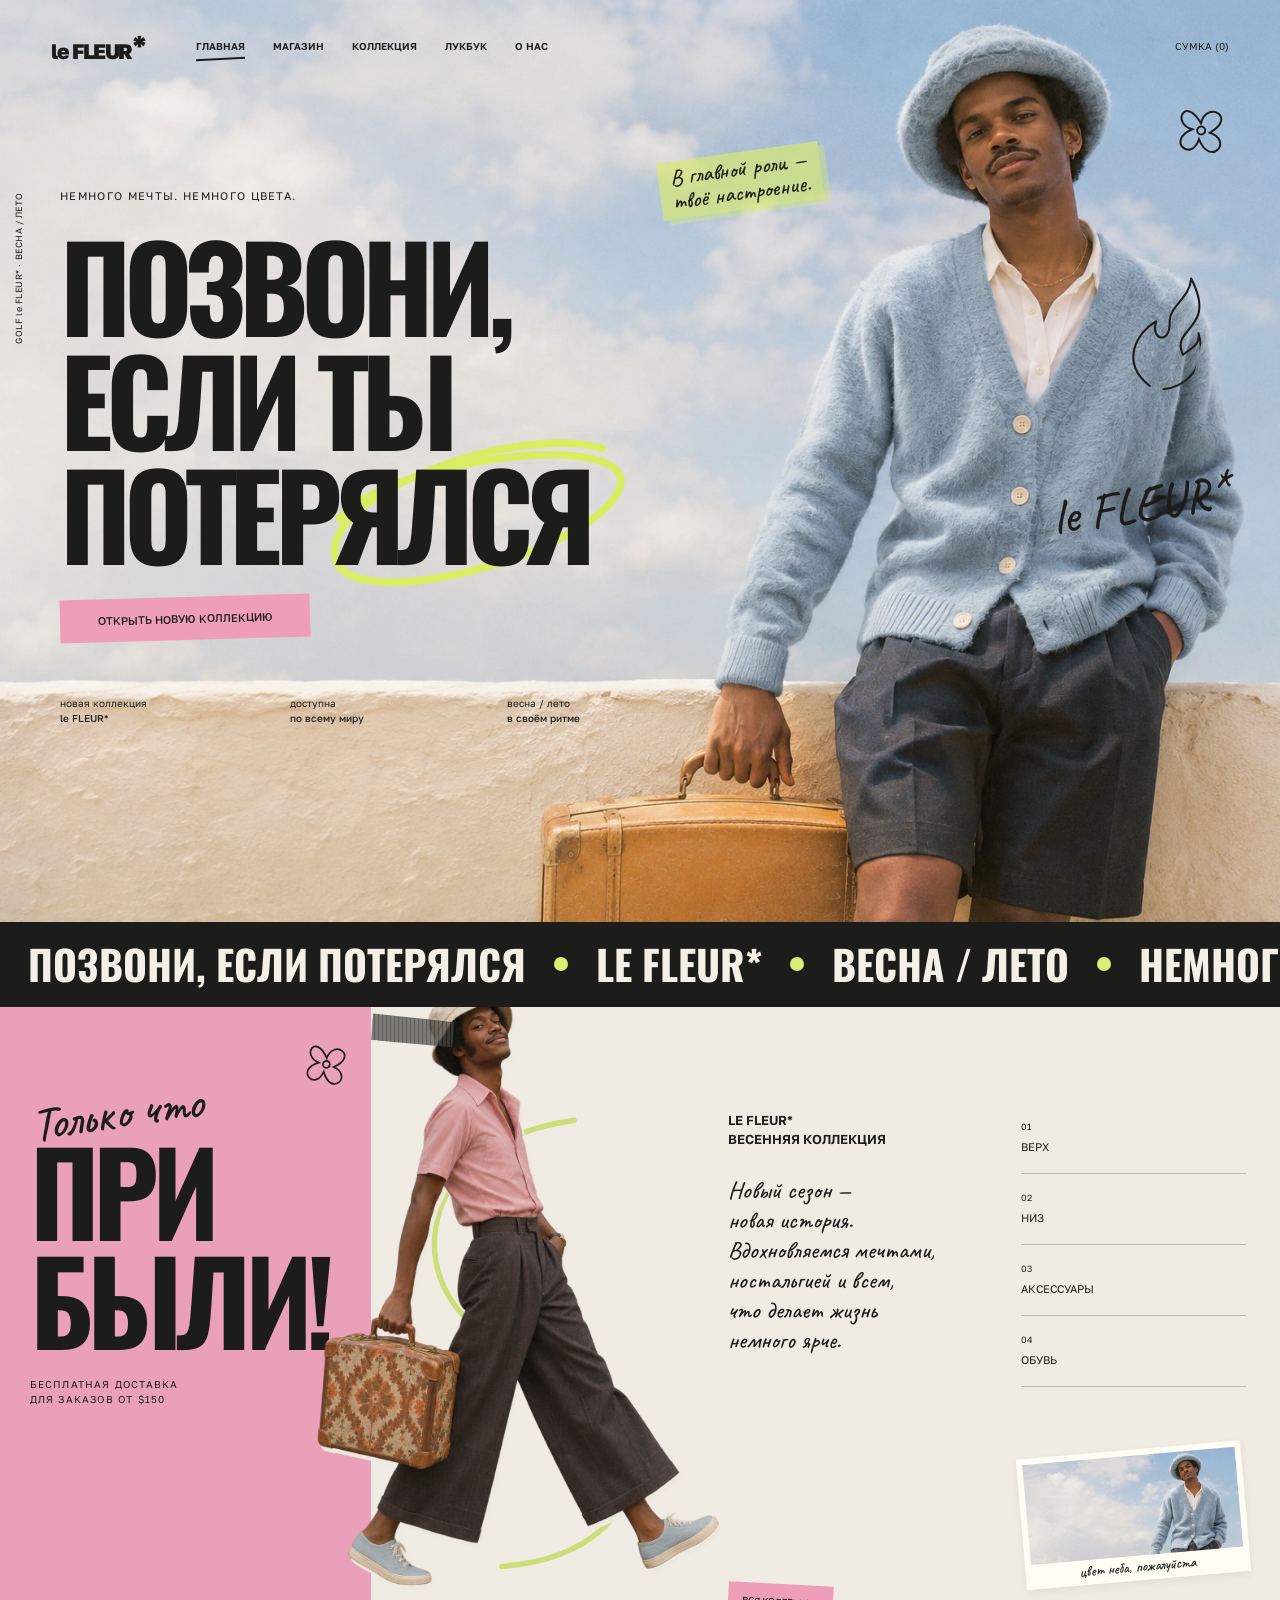
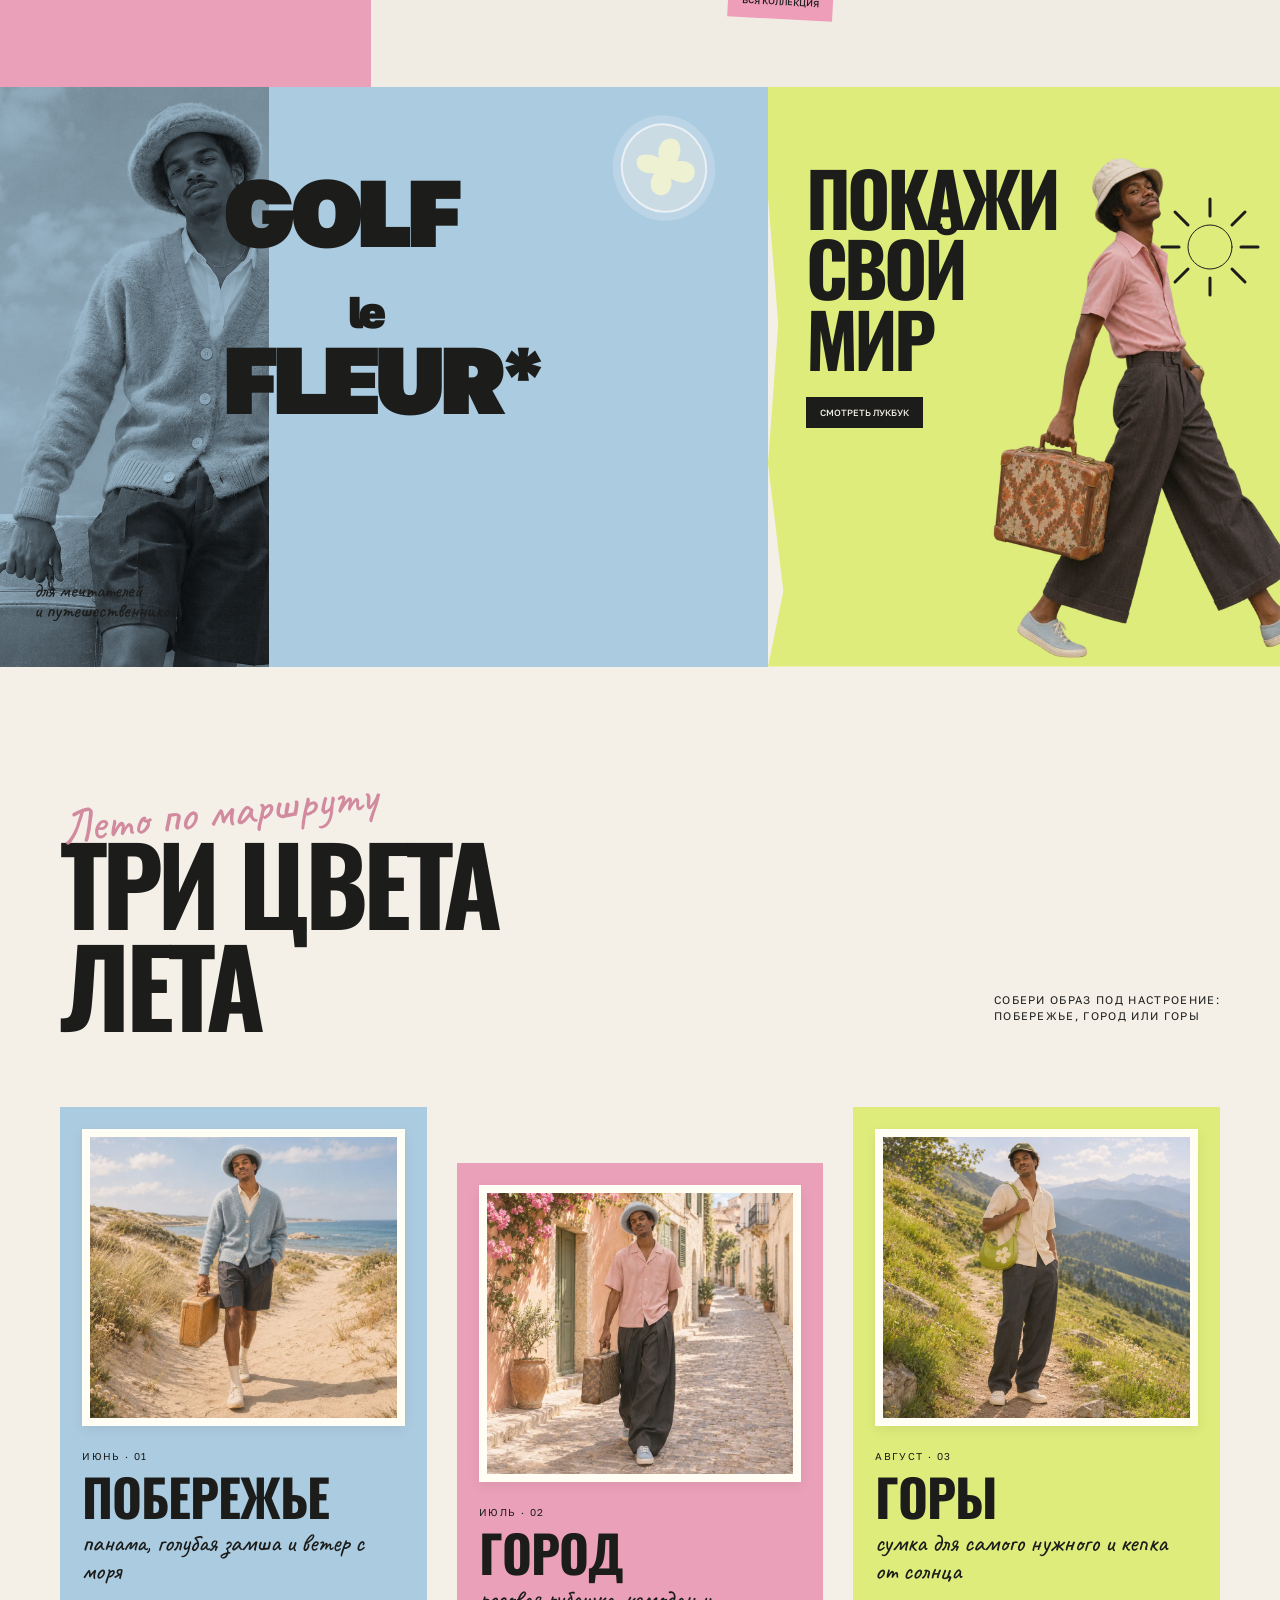
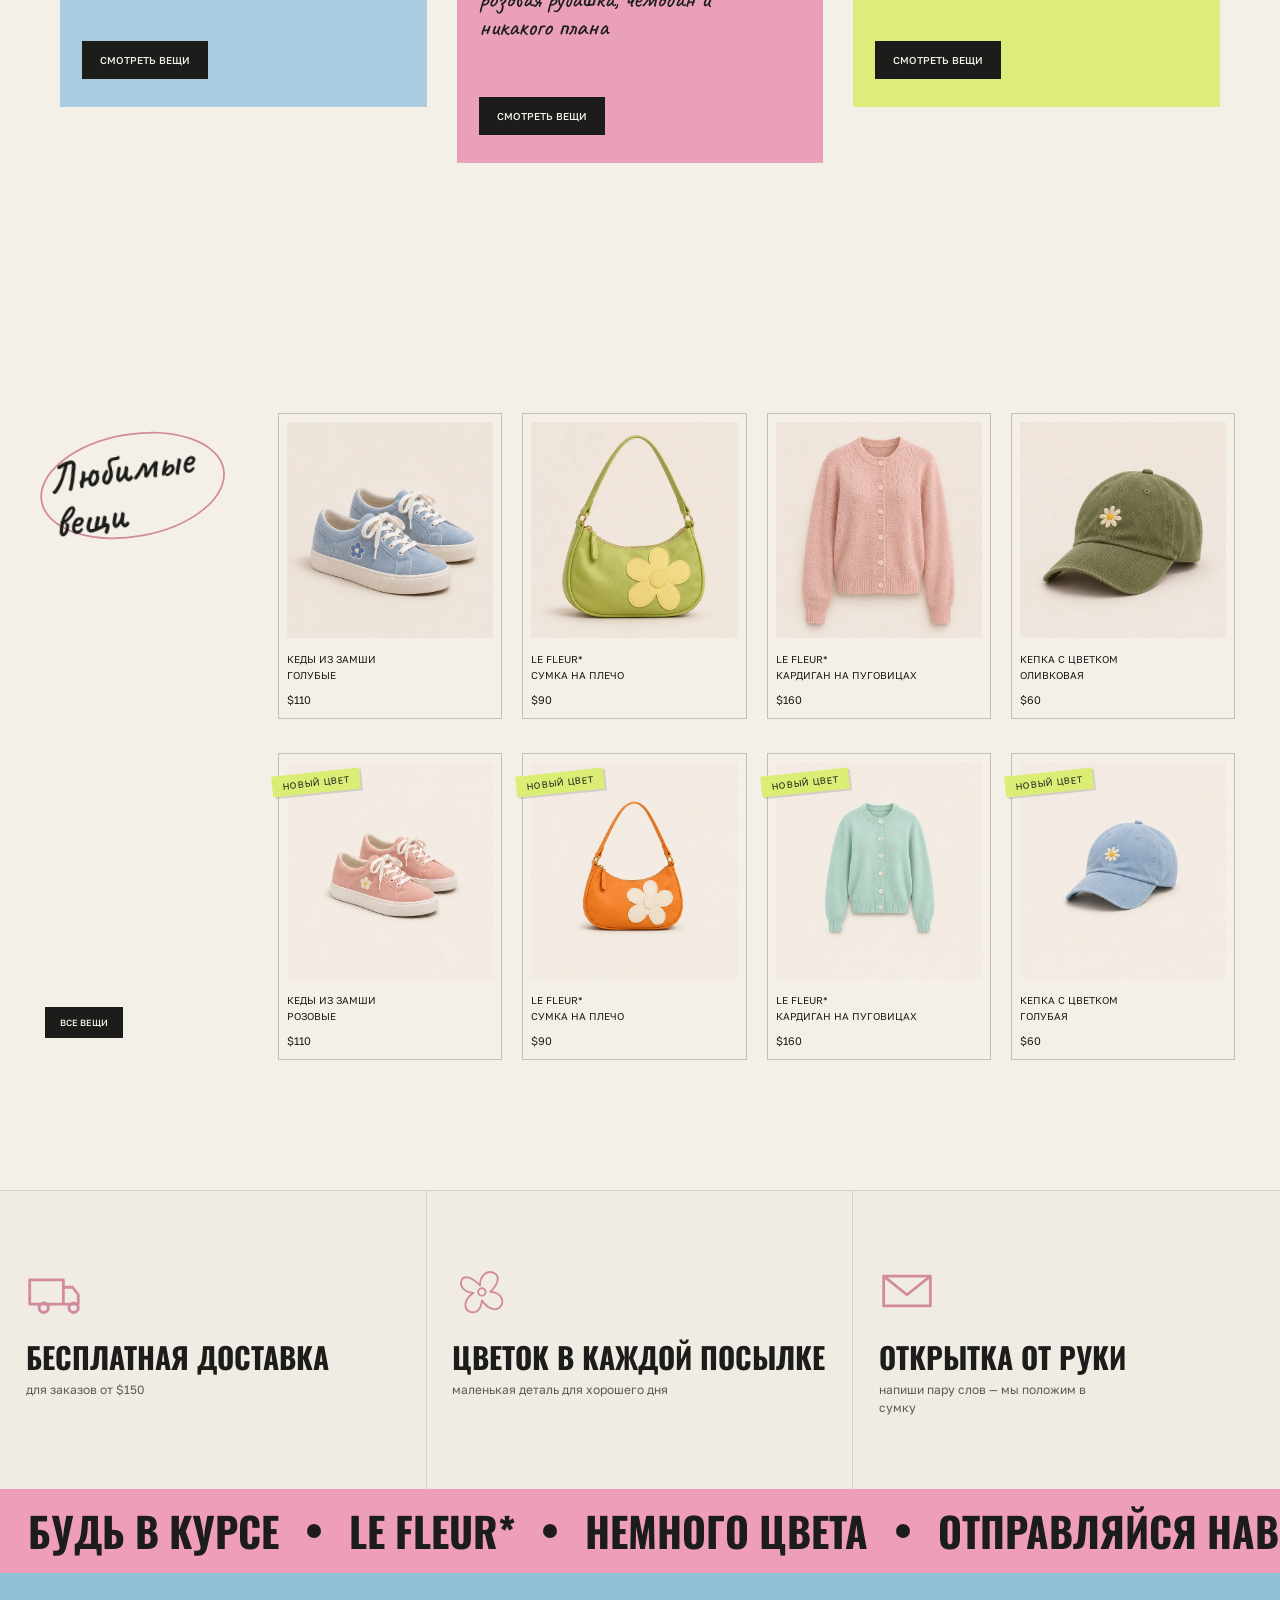
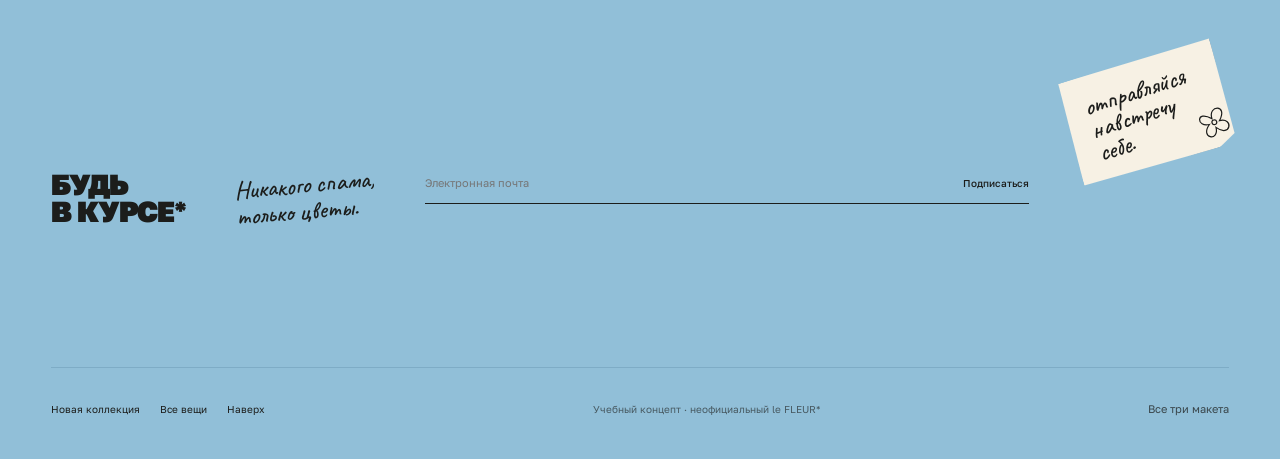
==== commit 9238ed39: "fleur: replace product and route placeholders with generated photos" ====
--- a/three-landings/fleur.html
+++ b/three-landings/fleur.html
@@ -22,19 +22,19 @@
 </section>
 <section class="f-route" id="route" aria-labelledby="route-title"><div class="f-route-head reveal"><span class="hand">Лето по маршруту</span><h2 class="condensed" id="route-title">ТРИ ЦВЕТА<br>ЛЕТА</h2><p class="eyebrow">Собери образ под настроение:<br>побережье, город или горы</p></div>
 <div class="f-route-cards">
-<article class="f-route-card is-blue reveal"><div class="f-route-photo"><img src="assets/fashion-hero.webp" alt="Голубой образ: панама и кардиган" loading="lazy" style="object-position:84% 14%"></div><small>июнь · 01</small><h3 class="condensed">Побережье</h3><p class="hand">панама, голубая замша и ветер с моря</p><a class="line-arrow dark" href="#shop">Смотреть вещи</a></article>
-<article class="f-route-card is-pink reveal" style="--delay:90ms"><div class="f-route-photo is-cutout"><img src="assets/fashion-walk.webp" alt="Розовая рубашка и чемодан для городских прогулок" loading="lazy"></div><small>июль · 02</small><h3 class="condensed">Город</h3><p class="hand">розовая рубашка, чемодан и никакого плана</p><a class="line-arrow dark" href="#shop">Смотреть вещи</a></article>
-<article class="f-route-card is-lime reveal" style="--delay:180ms"><div class="f-route-photo is-sheet"><span class="sheet-photo q2" role="img" aria-label="Зелёная сумка с цветком" style="background-image:url(assets/fashion-products.webp)"></span></div><small>август · 03</small><h3 class="condensed">Горы</h3><p class="hand">сумка для самого нужного и кепка от солнца</p><a class="line-arrow dark" href="#shop">Смотреть вещи</a></article>
+<article class="f-route-card is-blue reveal"><div class="f-route-photo"><img src="assets/fashion-route-coast.webp" alt="Модель в голубой панаме и кардигане на песчаном побережье" width="900" height="828" loading="lazy"></div><small>июнь · 01</small><h3 class="condensed">Побережье</h3><p class="hand">панама, голубая замша и ветер с моря</p><a class="line-arrow dark" href="#shop">Смотреть вещи</a></article>
+<article class="f-route-card is-pink reveal" style="--delay:90ms"><div class="f-route-photo"><img src="assets/fashion-route-city.webp" alt="Модель в розовой рубашке с узорчатым чемоданом на тёплой городской улице" width="900" height="828" loading="lazy"></div><small>июль · 02</small><h3 class="condensed">Город</h3><p class="hand">розовая рубашка, чемодан и никакого плана</p><a class="line-arrow dark" href="#shop">Смотреть вещи</a></article>
+<article class="f-route-card is-lime reveal" style="--delay:180ms"><div class="f-route-photo"><img src="assets/fashion-route-mountains.webp" alt="Модель в оливковой кепке с зелёной сумкой с цветком на горном склоне" width="900" height="828" loading="lazy"></div><small>август · 03</small><h3 class="condensed">Горы</h3><p class="hand">сумка для самого нужного и кепка от солнца</p><a class="line-arrow dark" href="#shop">Смотреть вещи</a></article>
 </div></section>
 <section class="f-shop" id="shop" aria-labelledby="shop-title"><div class="f-shop-heading reveal"><h2 class="hand" id="shop-title">Любимые<br>вещи</h2><svg class="doodle" viewBox="0 0 230 130" aria-hidden="true"><ellipse cx="112" cy="65" rx="105" ry="58" stroke-width="2"/></svg><a href="#collection" class="line-arrow dark">Все вещи </a></div>
 <button class="f-product reveal" data-dialog data-title="Кеды «Голубое утро»" data-copy="Мягкая голубая замша, белая подошва и маленький цветок. Тот самый лёгкий шаг навстречу лету." data-q="q1" data-price="$110" data-tag="Любимое" data-image="assets/fashion-products.webp"><span class="f-product-photo sheet-photo q1"></span><span class="f-product-name">Кеды из замши<br>Голубые</span><span class="f-product-price">$110 </span></button>
 <button class="f-product reveal" style="--delay:70ms" data-dialog data-title="Сумка «Цветок»" data-copy="Зелёная сумка на плечо с большим цветком. Для самых нужных вещей и маленьких находок." data-q="q2" data-price="$90" data-tag="Любимое" data-image="assets/fashion-products.webp"><span class="f-product-photo sheet-photo q2"></span><span class="f-product-name">le FLEUR*<br>Сумка на плечо</span><span class="f-product-price">$90 </span></button>
 <button class="f-product reveal" style="--delay:140ms" data-dialog data-title="Розовый кардиган" data-copy="Мягкий кардиган на пуговицах. Тёплое воспоминание о весне, которое можно надеть." data-q="q3" data-price="$160" data-tag="Любимое" data-image="assets/fashion-products.webp"><span class="f-product-photo sheet-photo q3"></span><span class="f-product-name">le FLEUR*<br>Кардиган на пуговицах</span><span class="f-product-price">$160 </span></button>
 <button class="f-product reveal" style="--delay:210ms" data-dialog data-title="Кепка с цветком" data-copy="Оливковая кепка с маленьким вышитым цветком. Немного тени, немного хорошего настроения." data-q="q4" data-price="$60" data-tag="Любимое" data-image="assets/fashion-products.webp"><span class="f-product-photo sheet-photo q4"></span><span class="f-product-name">Кепка с цветком<br>Оливковая</span><span class="f-product-price">$60 </span></button>
-<button class="f-product reveal" style="--delay:0ms" data-dialog data-title="Кеды «Розовый закат»" data-copy="Тот же мягкий замшевый силуэт, но в цвете летнего вечера. Белая подошва и маленький цветок на мыске." data-q="q1" data-price="$110" data-tag="Новый цвет" data-tone="hue-rotate(125deg)" data-image="assets/fashion-products.webp"><span class="f-product-badge">новый цвет</span><span class="f-product-photo sheet-photo q1" style="filter:hue-rotate(125deg)"></span><span class="f-product-name">Кеды из замши<br>Розовые</span><span class="f-product-price">$110 </span></button>
-<button class="f-product reveal" style="--delay:70ms" data-dialog data-title="Сумка «Мандарин»" data-copy="Сумка на плечо с большим цветком в тёплом оранжевом. Яркое пятно для любого серого дня." data-q="q2" data-price="$90" data-tag="Новый цвет" data-tone="hue-rotate(-52deg) saturate(1.15)" data-image="assets/fashion-products.webp"><span class="f-product-badge">новый цвет</span><span class="f-product-photo sheet-photo q2" style="filter:hue-rotate(-52deg) saturate(1.15)"></span><span class="f-product-name">le FLEUR*<br>Сумка на плечо</span><span class="f-product-price">$90 </span></button>
-<button class="f-product reveal" style="--delay:140ms" data-dialog data-title="Кардиган «Мята»" data-copy="Тот самый мягкий кардиган на пуговицах — в свежем мятном. Лето, которое можно накинуть на плечи." data-q="q3" data-price="$160" data-tag="Новый цвет" data-tone="hue-rotate(175deg)" data-image="assets/fashion-products.webp"><span class="f-product-badge">новый цвет</span><span class="f-product-photo sheet-photo q3" style="filter:hue-rotate(175deg)"></span><span class="f-product-name">le FLEUR*<br>Кардиган на пуговицах</span><span class="f-product-price">$160 </span></button>
-<button class="f-product reveal" style="--delay:210ms" data-dialog data-title="Кепка «Небо»" data-copy="Кепка с вышитым цветком в цвете ясного неба. Козырёк даёт тень, а настроение — свет." data-q="q4" data-price="$60" data-tag="Новый цвет" data-tone="hue-rotate(125deg)" data-image="assets/fashion-products.webp"><span class="f-product-badge">новый цвет</span><span class="f-product-photo sheet-photo q4" style="filter:hue-rotate(125deg)"></span><span class="f-product-name">Кепка с цветком<br>Голубая</span><span class="f-product-price">$60 </span></button>
+<button class="f-product reveal" style="--delay:0ms" data-dialog data-title="Кеды «Розовый закат»" data-copy="Тот же мягкий замшевый силуэт, но в цвете летнего вечера. Белая подошва и маленький цветок на мыске." data-q="q1" data-price="$110" data-tag="Новый цвет" data-image="assets/fashion-products-2.webp"><span class="f-product-badge">новый цвет</span><span class="f-product-photo sheet-photo q1 v2"></span><span class="f-product-name">Кеды из замши<br>Розовые</span><span class="f-product-price">$110 </span></button>
+<button class="f-product reveal" style="--delay:70ms" data-dialog data-title="Сумка «Мандарин»" data-copy="Сумка на плечо с большим цветком в тёплом оранжевом. Яркое пятно для любого серого дня." data-q="q2" data-price="$90" data-tag="Новый цвет" data-image="assets/fashion-products-2.webp"><span class="f-product-badge">новый цвет</span><span class="f-product-photo sheet-photo q2 v2"></span><span class="f-product-name">le FLEUR*<br>Сумка на плечо</span><span class="f-product-price">$90 </span></button>
+<button class="f-product reveal" style="--delay:140ms" data-dialog data-title="Кардиган «Мята»" data-copy="Тот самый мягкий кардиган на пуговицах — в свежем мятном. Лето, которое можно накинуть на плечи." data-q="q3" data-price="$160" data-tag="Новый цвет" data-image="assets/fashion-products-2.webp"><span class="f-product-badge">новый цвет</span><span class="f-product-photo sheet-photo q3 v2"></span><span class="f-product-name">le FLEUR*<br>Кардиган на пуговицах</span><span class="f-product-price">$160 </span></button>
+<button class="f-product reveal" style="--delay:210ms" data-dialog data-title="Кепка «Небо»" data-copy="Кепка с вышитым цветком в цвете ясного неба. Козырёк даёт тень, а настроение — свет." data-q="q4" data-price="$60" data-tag="Новый цвет" data-image="assets/fashion-products-2.webp"><span class="f-product-badge">новый цвет</span><span class="f-product-photo sheet-photo q4 v2"></span><span class="f-product-name">Кепка с цветком<br>Голубая</span><span class="f-product-price">$60 </span></button>
 </section>
 <section class="f-perks" aria-label="Что внутри заказа">
 <div class="f-perk reveal"><svg class="doodle" viewBox="0 0 60 60" aria-hidden="true"><path d="M4 18H40V44H4ZM40 26H50L56 34V44H40M14 48A5 5 0 1 0 14 47.9M46 48A5 5 0 1 0 46 47.9" stroke-width="3"/></svg><b>Бесплатная доставка</b><span>для заказов от $150</span></div>
--- a/three-landings/assets/fleur.css
+++ b/three-landings/assets/fleur.css
@@ -62,9 +62,7 @@
 .is-blue{background:#abcbe0}.is-pink{background:#eaa0b8}.is-lime{background:#ddec7a}
 .f-route-photo{aspect-ratio:1/.92;background:#f4f0e8;border:8px solid #fffdf4;overflow:hidden;position:relative;box-shadow:0 4px 12px #0001}
 .f-route-photo img{width:100%;height:100%;object-fit:cover;transition:transform 1.2s var(--ease)}
-.f-route-photo.is-cutout{background:#fbe6ec}.f-route-photo.is-cutout img{object-fit:contain;padding:10px 0 0}
-.f-route-photo .sheet-photo{position:absolute;inset:0;width:100%;height:100%;aspect-ratio:auto;transition:transform 1.2s var(--ease)}
-.f-route-card:hover .f-route-photo img,.f-route-card:hover .f-route-photo .sheet-photo{transform:scale(1.07)}
+.f-route-card:hover .f-route-photo img{transform:scale(1.07)}
 .f-route-card small{font-size:10px;letter-spacing:.14em;text-transform:uppercase;margin-top:14px}
 .f-route-card h3{font:700 clamp(40px,4vw,60px)/.95 'Oswald',Impact,sans-serif;text-transform:uppercase;letter-spacing:-.02em}
 .f-route-card .hand{font-size:25px;line-height:1.1;max-width:300px}
@@ -81,6 +79,7 @@
 @media(max-width:760px){.f-route{padding:72px 20px 84px}.f-route-head{margin-bottom:44px}.f-route-head .hand{font-size:38px}.f-route-cards{grid-template-columns:1fr;gap:28px}.f-route-card{min-height:0}.f-route-card:nth-child(2){margin-top:0}.f-route-card .line-arrow{margin-top:14px}.f-perks{grid-template-columns:1fr}.f-perk{padding:44px 22px;border-right:0;border-bottom:1px solid #d6d0c3}.f-perk:last-child{border-bottom:0}.f-marquee{padding:16px 0}}
 
 /* ===== Новые карточки в магазине ===== */
+.f-product-photo.v2{background-image:url('fashion-products-2.webp')}
 .f-product{position:relative}
 .f-product-badge{position:absolute;top:18px;left:-7px;z-index:2;background:var(--lime);font-size:9px;text-transform:uppercase;letter-spacing:.08em;padding:5px 10px;transform:rotate(-6deg);box-shadow:2px 2px 0 #1c1d1b24;pointer-events:none}
 
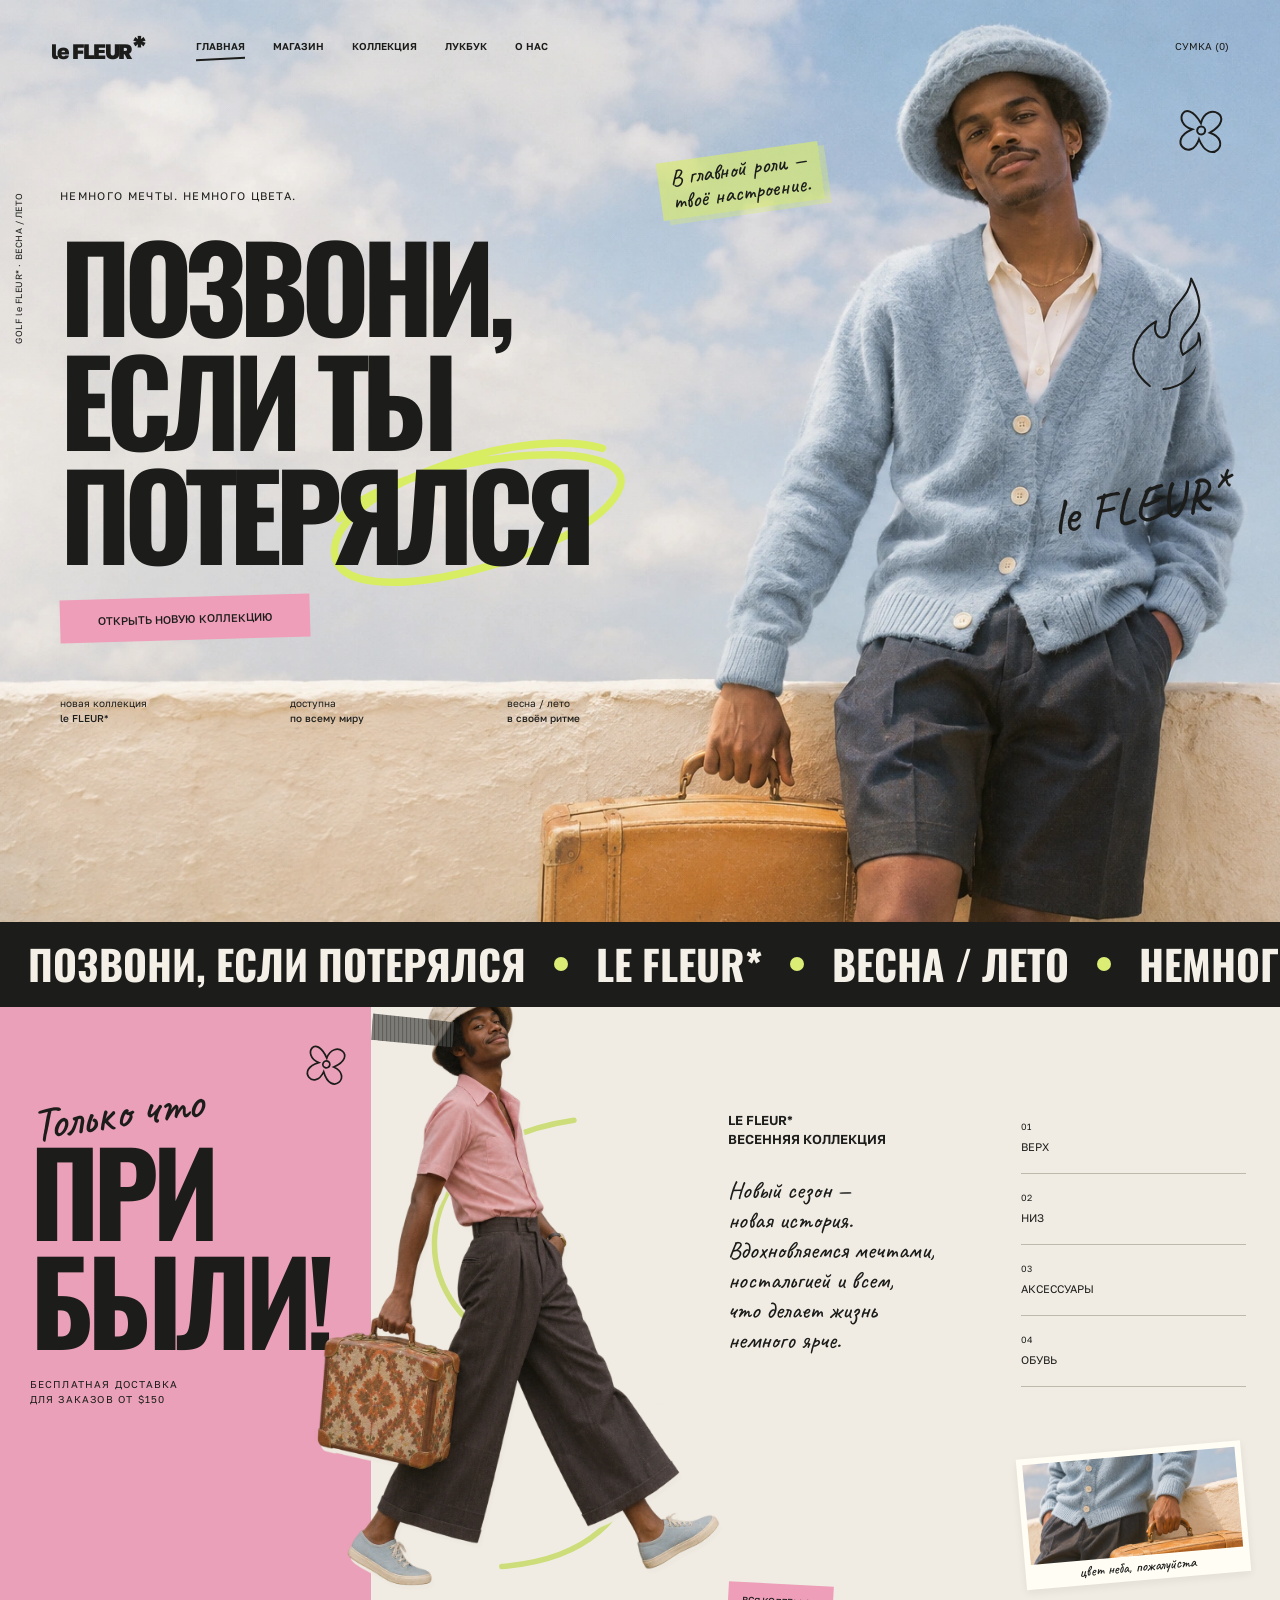
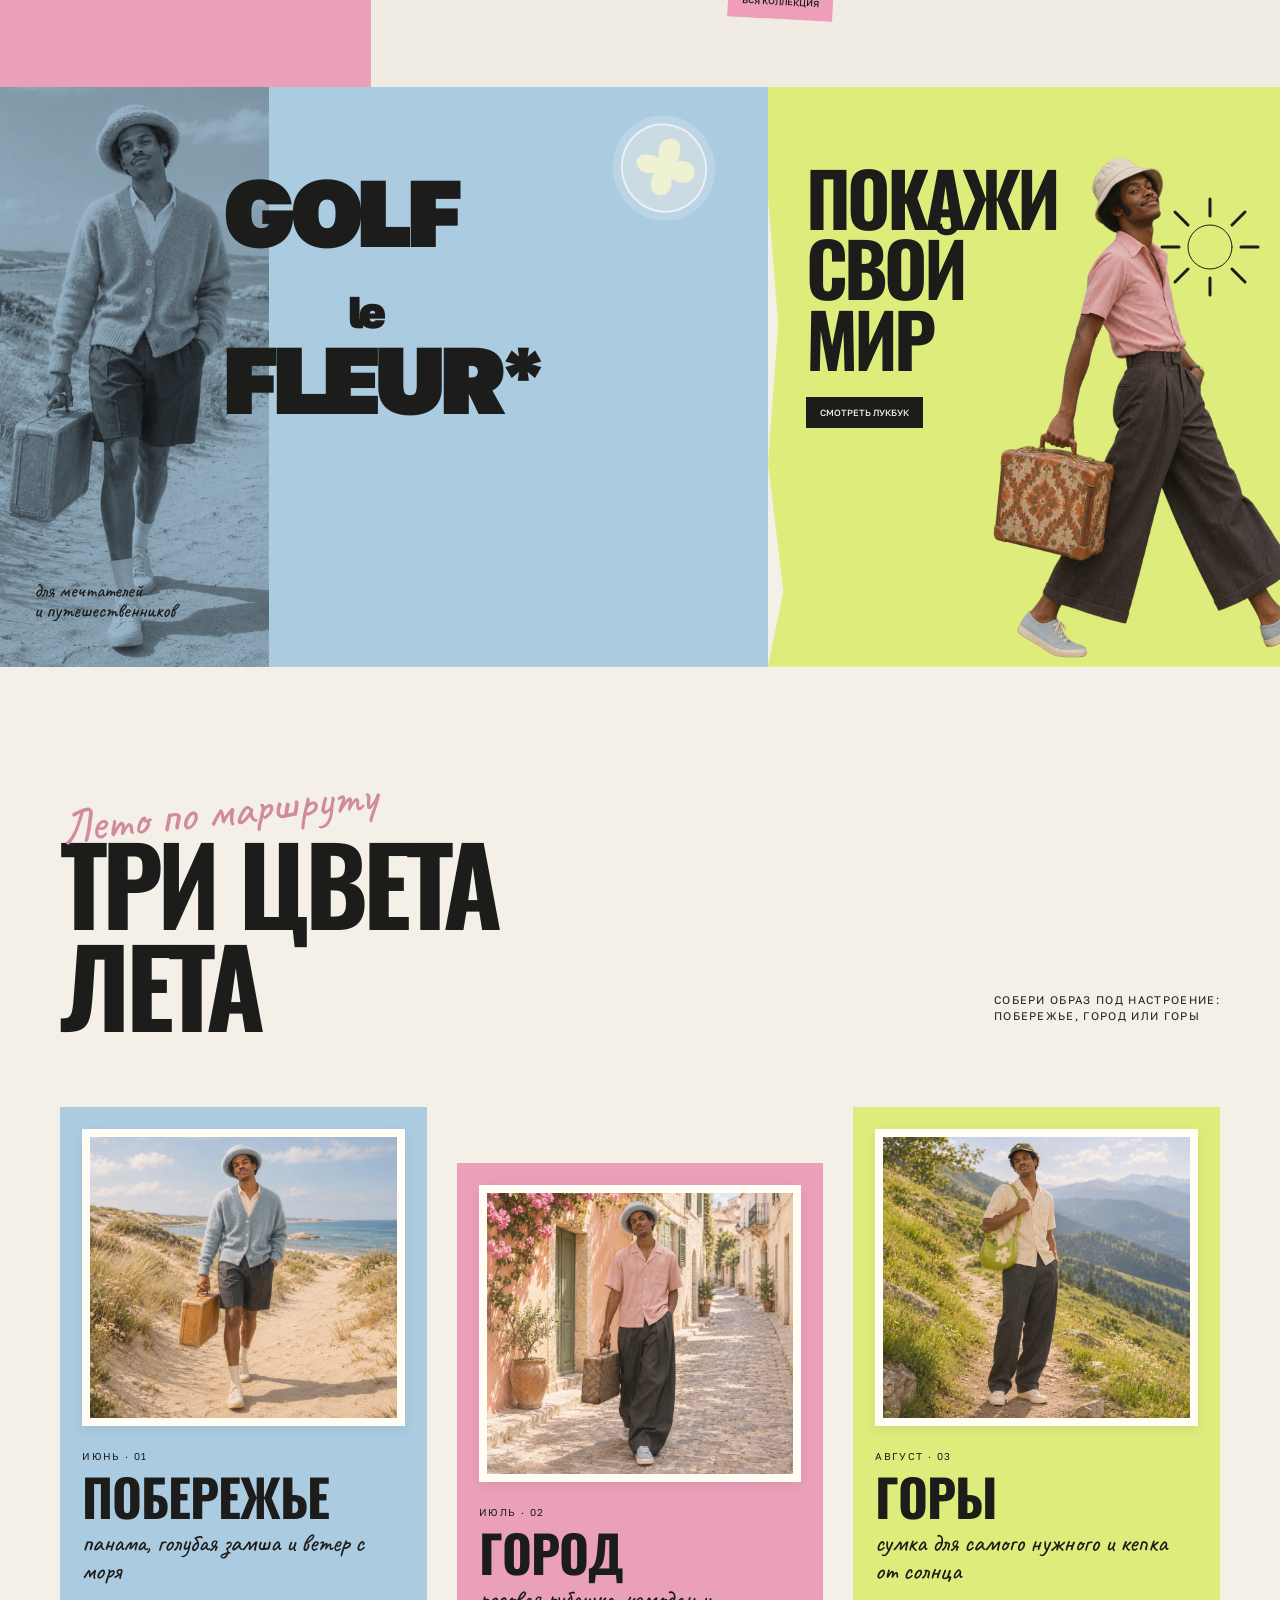
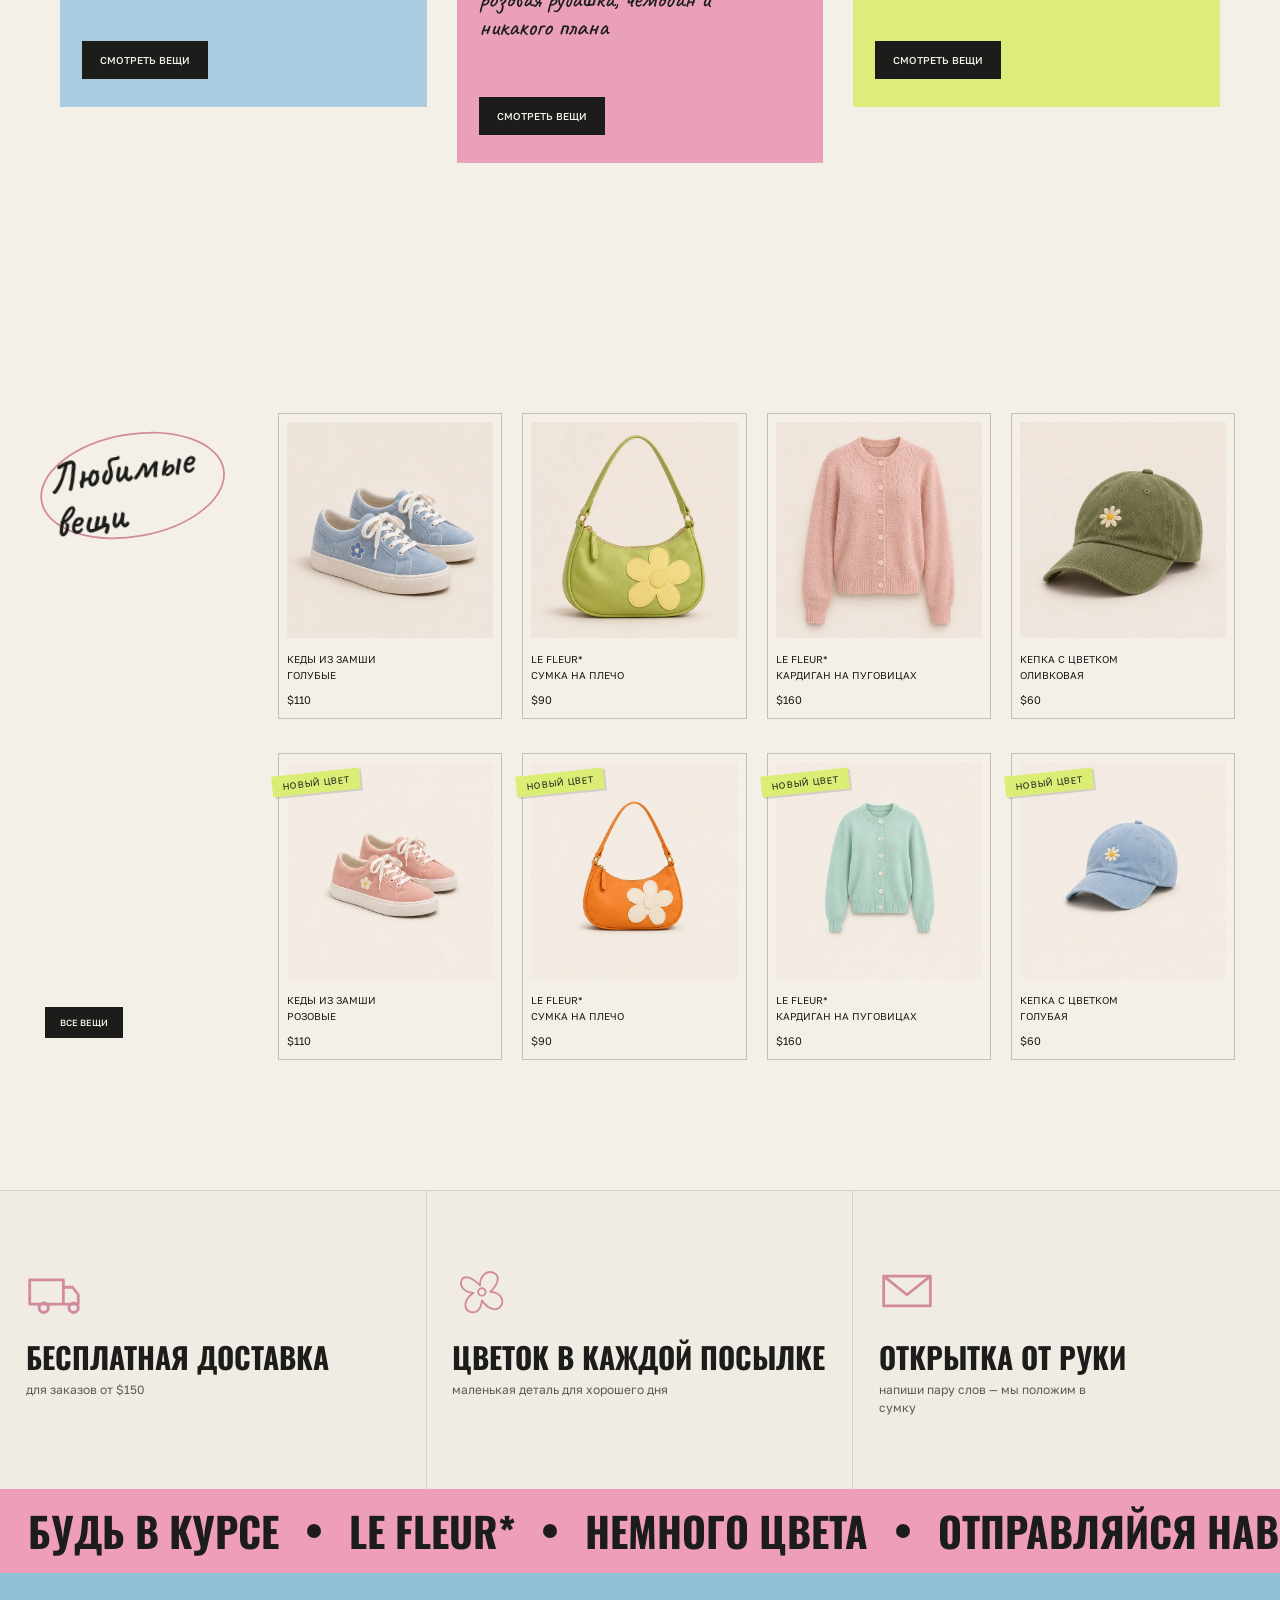
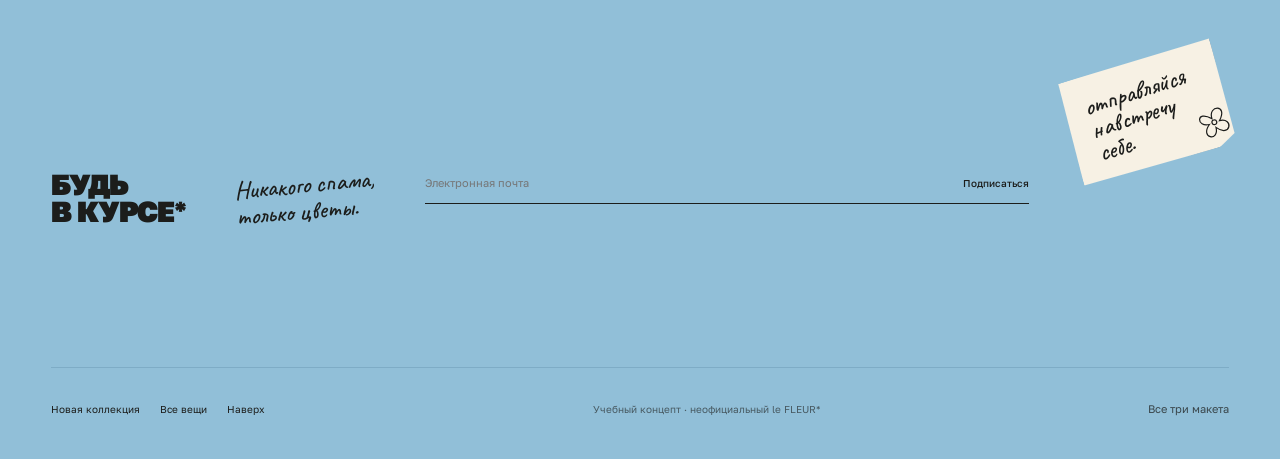
==== commit 7105869c: "landings: connect new photos and expand Sense and Kyoto galleries" ====
--- a/three-landings/fleur.html
+++ b/three-landings/fleur.html
@@ -14,10 +14,10 @@
 <div class="f-arrival reveal"><span class="hand">Только что</span><h2 class="condensed">ПРИ<br>БЫЛИ!</h2><svg class="flower" viewBox="0 0 60 60" aria-hidden="true"><path d="M30 24C8 1 1 31 23 32C0 49 30 65 32 40C50 65 66 33 41 31C64 9 30 0 30 24Z"/><circle cx="32" cy="31" r="4"/></svg><p class="eyebrow">Бесплатная доставка<br>для заказов от $150</p></div>
 <div class="f-walk"><svg class="doodle walk-line" viewBox="0 0 350 520" aria-hidden="true"><path d="M222 12C17 42 40 234 165 262C327 298 333 486 143 500" stroke-width="6"/></svg><img class="reveal" data-speed="0.06" src="assets/fashion-walk.webp" alt="Модель в розовой рубашке шагает с чемоданом" loading="lazy"><span class="f-tape"></span></div>
 <div class="f-collection-story reveal"><p class="eyebrow">le FLEUR*<br>Весенняя коллекция</p><p class="hand">Новый сезон —<br>новая история.<br>Вдохновляемся мечтами,<br>ностальгией и всем,<br>что делает жизнь<br>немного ярче.</p><a class="line-arrow pink" href="#shop">Вся коллекция </a></div>
-<div class="f-categories reveal"><a href="#shop"><small>01</small><span>Верх</span></a><a href="#shop"><small>02</small><span>Низ</span></a><a href="#shop"><small>03</small><span>Аксессуары</span></a><a href="#shop"><small>04</small><span>Обувь</span></a><div class="f-polaroid" data-speed="-0.05"><img src="assets/fashion-hero.webp" alt="Деталь голубого образа" loading="lazy"><span class="hand">цвет неба, пожалуйста</span></div></div>
+<div class="f-categories reveal"><a href="#shop"><small>01</small><span>Верх</span></a><a href="#shop"><small>02</small><span>Низ</span></a><a href="#shop"><small>03</small><span>Аксессуары</span></a><a href="#shop"><small>04</small><span>Обувь</span></a><div class="f-polaroid" data-speed="-0.05"><img src="assets/fashion-detail.webp" alt="Крупная деталь голубого кардигана и рука с ручкой винтажного чемодана" width="1200" height="800" loading="lazy"><span class="hand">цвет неба, пожалуйста</span></div></div>
 </section>
 <section class="f-lookbook" id="lookbook">
-<div class="f-brand-panel reveal"><img src="assets/fashion-hero.webp" alt="Портрет модели в голубой панаме" loading="lazy"><div class="f-brand-words">GOLF<br><em>le</em><br>FLEUR*</div><div class="f-brand-flower" data-speed="-0.08"><svg class="flower" viewBox="0 0 60 60" aria-hidden="true"><path d="M30 24C8 1 1 31 23 32C0 49 30 65 32 40C50 65 66 33 41 31C64 9 30 0 30 24Z"/><circle cx="32" cy="31" r="4"/></svg></div><span class="hand">для мечтателей<br>и путешественников</span></div>
+<div class="f-brand-panel reveal"><img src="assets/fashion-route-coast.webp" alt="Модель в голубой панаме и кардигане на побережье" width="900" height="828" loading="lazy"><div class="f-brand-words">GOLF<br><em>le</em><br>FLEUR*</div><div class="f-brand-flower" data-speed="-0.08"><svg class="flower" viewBox="0 0 60 60" aria-hidden="true"><path d="M30 24C8 1 1 31 23 32C0 49 30 65 32 40C50 65 66 33 41 31C64 9 30 0 30 24Z"/><circle cx="32" cy="31" r="4"/></svg></div><span class="hand">для мечтателей<br>и путешественников</span></div>
 <div class="f-world reveal"><h2 class="condensed">ПОКАЖИ<br>СВОЙ<br>МИР</h2><img data-speed="0.06" src="assets/fashion-walk.webp" alt="Свободный образ для путешествий" loading="lazy"><a class="line-arrow dark" href="#shop">Смотреть лукбук </a><svg class="doodle f-sun" viewBox="0 0 100 100" aria-hidden="true"><circle cx="50" cy="50" r="22"/><path d="M50 2V19M50 81V98M2 50H19M81 50H98M15 15L28 28M72 72L85 85M15 85L28 72M72 28L85 15" stroke-width="3"/></svg></div>
 </section>
 <section class="f-route" id="route" aria-labelledby="route-title"><div class="f-route-head reveal"><span class="hand">Лето по маршруту</span><h2 class="condensed" id="route-title">ТРИ ЦВЕТА<br>ЛЕТА</h2><p class="eyebrow">Собери образ под настроение:<br>побережье, город или горы</p></div>
--- a/three-landings/assets/fleur.css
+++ b/three-landings/assets/fleur.css
@@ -110,3 +110,7 @@
 @media(max-width:760px){.fleur dialog .dlg-body{grid-template-columns:1fr;min-height:0}.f-dlg-art{padding:52px 30px 36px}.fleur .modal-product{max-width:260px}.f-dlg-info{padding:30px 24px 26px}.fleur dialog h2{font-size:38px}}
 
 .fleur{--dlg-half:420px}
+
+/* Самостоятельная деталь образа и новый портрет для лукбука. */
+.f-polaroid img{object-position:50% 65%}
+.f-brand-panel>img{object-position:48% 20%}
